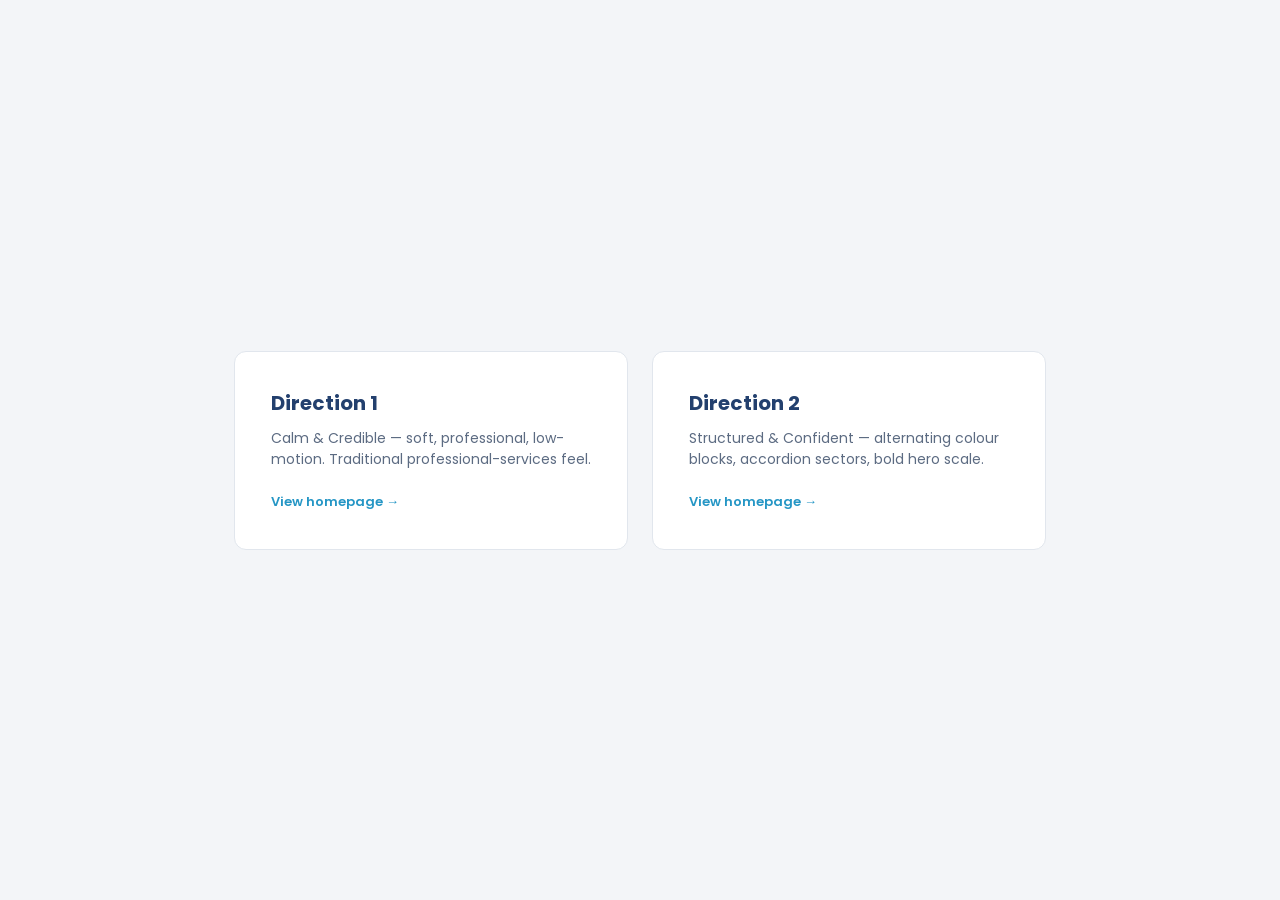
==== index.html @ cef94e05 "Add homepage design directions for stakeholder review Two homepage design directions (calm/credible " ====
<!DOCTYPE html>
<html lang="en">
<head>
<meta charset="UTF-8">
<meta name="viewport" content="width=device-width, initial-scale=1.0">
<title>Pathway 2 Privacy — Homepage Directions</title>
<link href="https://fonts.googleapis.com/css2?family=Poppins:wght@400;500;600;700&display=swap" rel="stylesheet">
<style>
  body{margin:0; font-family:'Poppins',sans-serif; background:#F3F5F8; color:#1A2A44; display:flex; align-items:center; justify-content:center; min-height:100vh;}
  .card-wrap{display:flex; gap:24px; padding:40px; flex-wrap:wrap; justify-content:center;}
  .dir-card{background:#fff; border:1px solid #E1E6ED; border-radius:12px; padding:36px; width:320px; text-decoration:none; color:inherit; transition:transform .18s ease, box-shadow .18s ease;}
  .dir-card:hover{transform:translateY(-3px); box-shadow:0 16px 32px -18px rgba(35,64,110,.25);}
  .dir-card h2{font-size:20px; color:#23406E; margin:0 0 10px;}
  .dir-card p{font-size:14px; color:#5C6B82; line-height:1.5; margin:0 0 18px;}
  .dir-card span{font-size:13px; font-weight:600; color:#2596C5;}
</style>
</head>
<body>
  <div class="card-wrap">
    <a class="dir-card" href="direction-1.html">
      <h2>Direction 1</h2>
      <p>Calm &amp; Credible — soft, professional, low-motion. Traditional professional-services feel.</p>
      <span>View homepage →</span>
    </a>
    <a class="dir-card" href="direction-2.html">
      <h2>Direction 2</h2>
      <p>Structured &amp; Confident — alternating colour blocks, accordion sectors, bold hero scale.</p>
      <span>View homepage →</span>
    </a>
  </div>
</body>
</html>
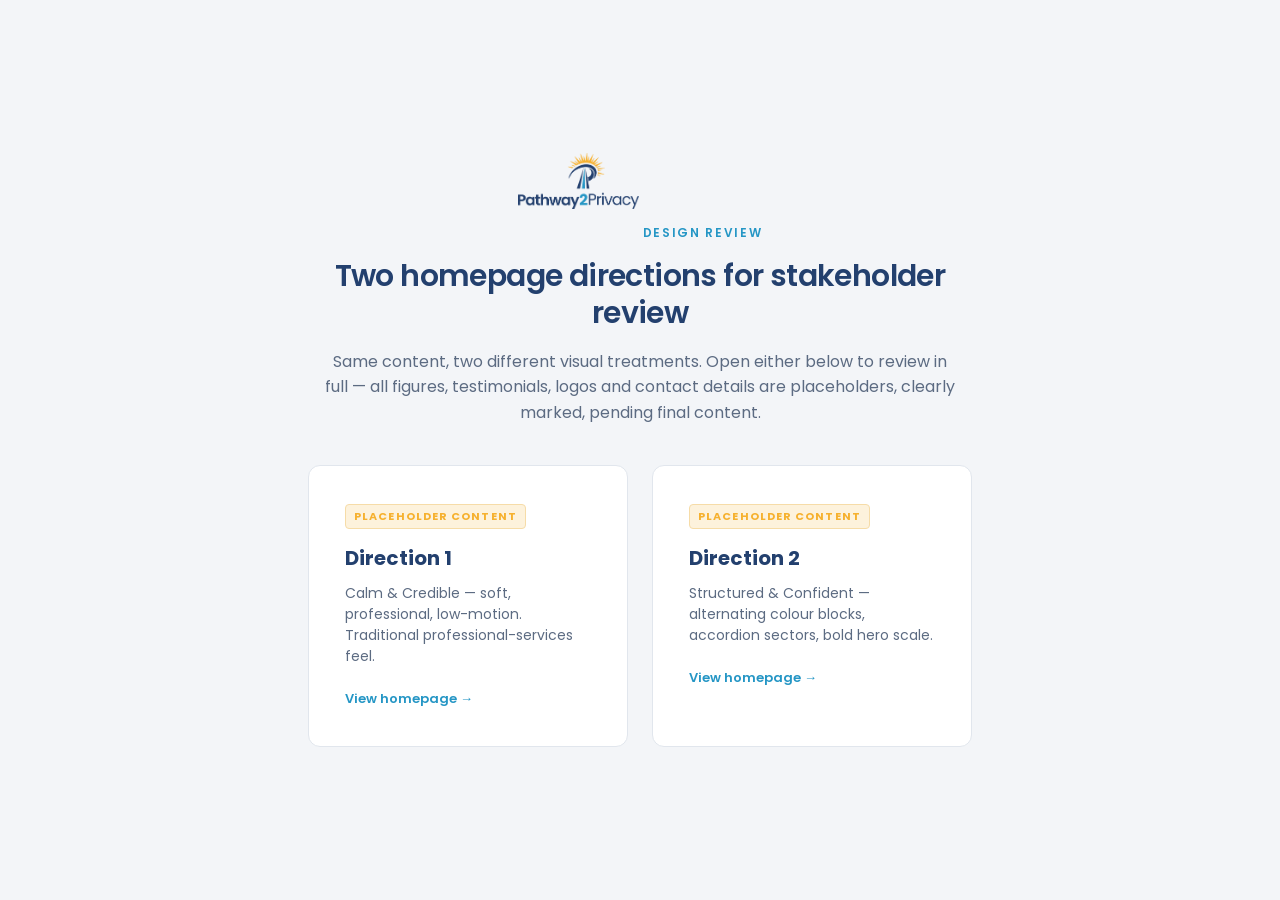
==== commit d6b6715b: "Fix sticky-header anchor clipping, add mobile pass, nav-back button Nav anchor jumps landed content " ====
--- a/index.html
+++ b/index.html
@@ -6,26 +6,42 @@
 <title>Pathway 2 Privacy — Homepage Directions</title>
 <link href="https://fonts.googleapis.com/css2?family=Poppins:wght@400;500;600;700&display=swap" rel="stylesheet">
 <style>
-  body{margin:0; font-family:'Poppins',sans-serif; background:#F3F5F8; color:#1A2A44; display:flex; align-items:center; justify-content:center; min-height:100vh;}
-  .card-wrap{display:flex; gap:24px; padding:40px; flex-wrap:wrap; justify-content:center;}
+  :root{ --navy:#23406E; --teal:#2596C5; --gold:#F6B130; --ink-faint:#5C6B82; }
+  *{box-sizing:border-box;}
+  body{margin:0; font-family:'Poppins',sans-serif; background:#F3F5F8; color:#1A2A44; min-height:100vh; display:flex; flex-direction:column; align-items:center; justify-content:center; padding:56px 24px;}
+  .intro{max-width:640px; text-align:center; margin-bottom:40px;}
+  .intro img{height:56px; margin-bottom:28px;}
+  .intro span{font-size:12px; font-weight:600; letter-spacing:0.14em; text-transform:uppercase; color:var(--teal);}
+  .intro h1{font-size:30px; line-height:1.25; font-weight:600; color:var(--navy); letter-spacing:-0.02em; margin:14px 0 16px;}
+  .intro p{font-size:16px; line-height:1.6; color:var(--ink-faint); margin:0;}
+  .card-wrap{display:flex; gap:24px; flex-wrap:wrap; justify-content:center;}
   .dir-card{background:#fff; border:1px solid #E1E6ED; border-radius:12px; padding:36px; width:320px; text-decoration:none; color:inherit; transition:transform .18s ease, box-shadow .18s ease;}
   .dir-card:hover{transform:translateY(-3px); box-shadow:0 16px 32px -18px rgba(35,64,110,.25);}
-  .dir-card h2{font-size:20px; color:#23406E; margin:0 0 10px;}
-  .dir-card p{font-size:14px; color:#5C6B82; line-height:1.5; margin:0 0 18px;}
-  .dir-card span{font-size:13px; font-weight:600; color:#2596C5;}
+  .dir-card .tag{font-size:11px; font-weight:700; letter-spacing:0.1em; text-transform:uppercase; color:var(--gold); background:#FDF2DC; border:1px solid #F6DCA8; padding:3px 8px; border-radius:4px; display:inline-block; margin-bottom:14px;}
+  .dir-card h2{font-size:20px; color:var(--navy); margin:0 0 10px;}
+  .dir-card p{font-size:14px; color:var(--ink-faint); line-height:1.5; margin:0 0 18px;}
+  .dir-card span.cta{font-size:13px; font-weight:600; color:var(--teal);}
 </style>
 </head>
 <body>
+  <div class="intro">
+    <img src="assets/p2p-logo.png" alt="Pathway 2 Privacy">
+    <span>Design review</span>
+    <h1>Two homepage directions for stakeholder review</h1>
+    <p>Same content, two different visual treatments. Open either below to review in full — all figures, testimonials, logos and contact details are placeholders, clearly marked, pending final content.</p>
+  </div>
   <div class="card-wrap">
     <a class="dir-card" href="direction-1.html">
+      <span class="tag">Placeholder content</span>
       <h2>Direction 1</h2>
       <p>Calm &amp; Credible — soft, professional, low-motion. Traditional professional-services feel.</p>
-      <span>View homepage →</span>
+      <span class="cta">View homepage &rarr;</span>
     </a>
     <a class="dir-card" href="direction-2.html">
+      <span class="tag">Placeholder content</span>
       <h2>Direction 2</h2>
       <p>Structured &amp; Confident — alternating colour blocks, accordion sectors, bold hero scale.</p>
-      <span>View homepage →</span>
+      <span class="cta">View homepage &rarr;</span>
     </a>
   </div>
 </body>
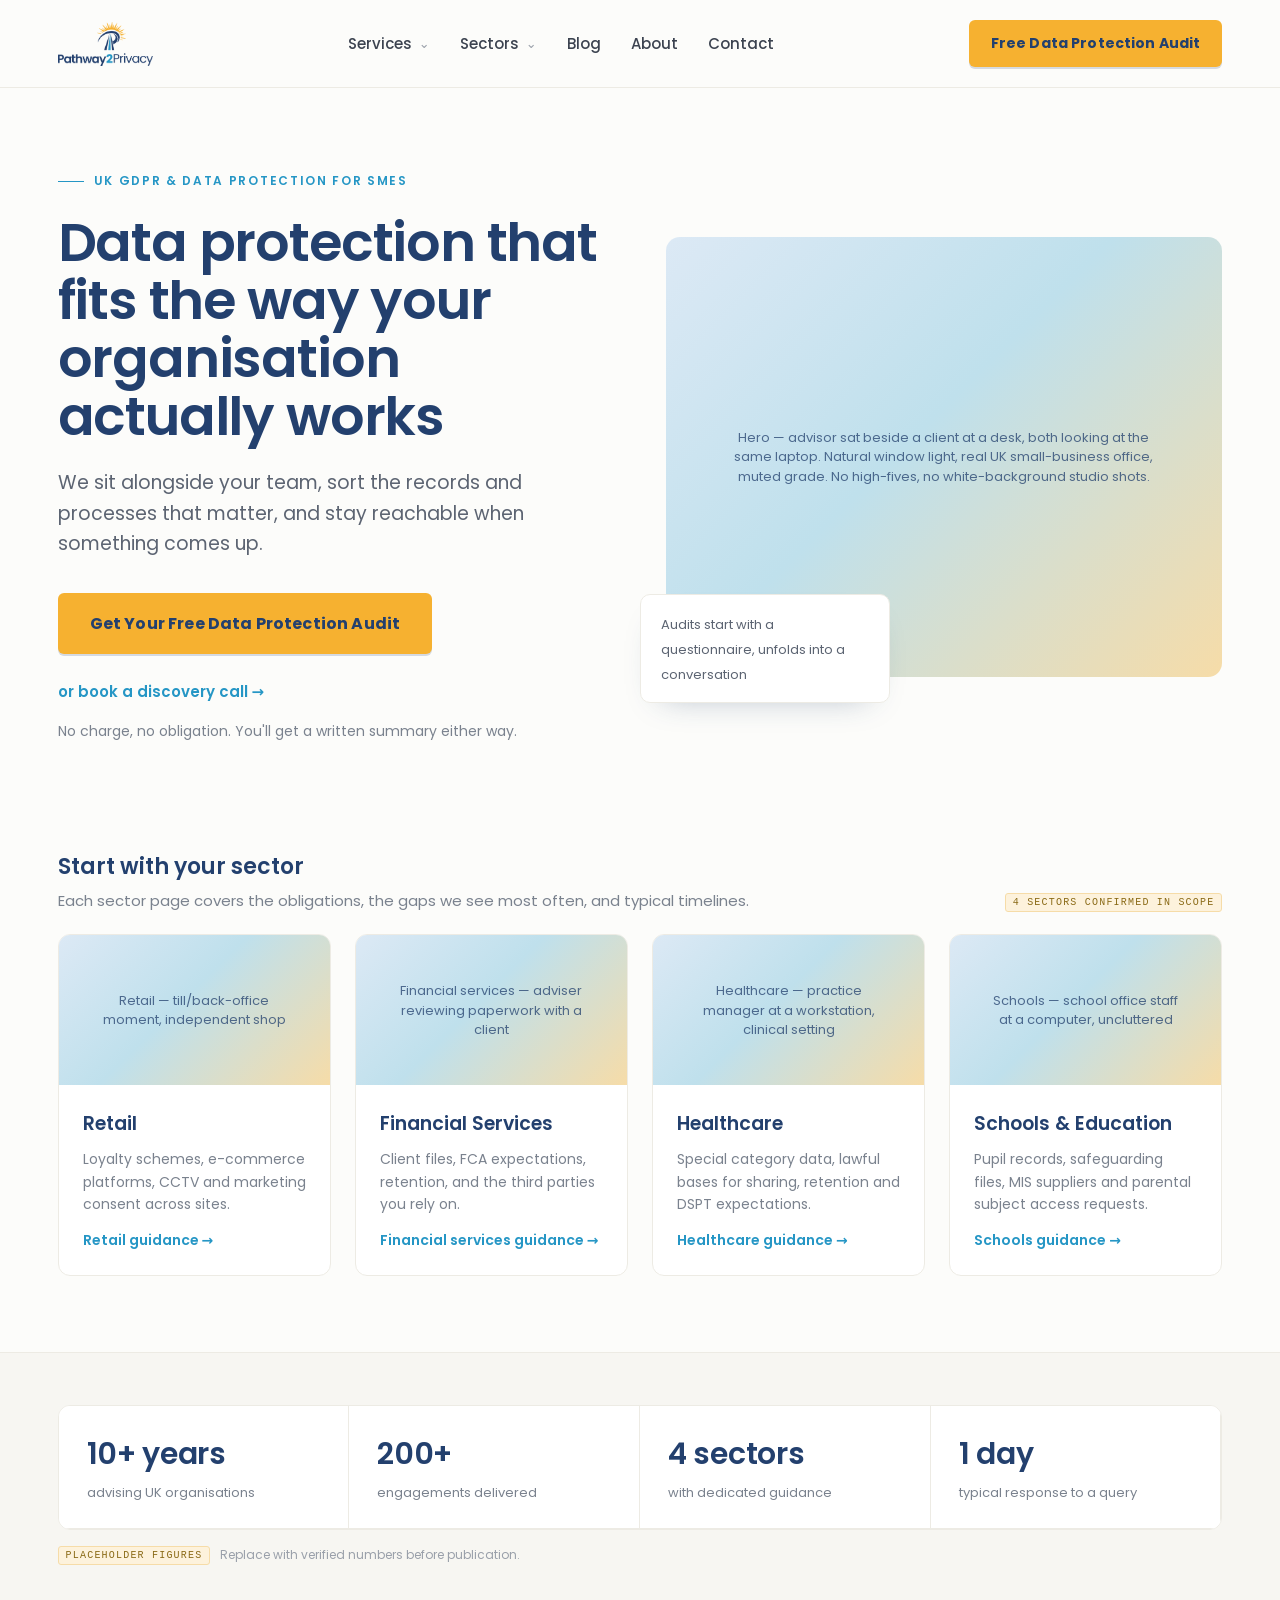
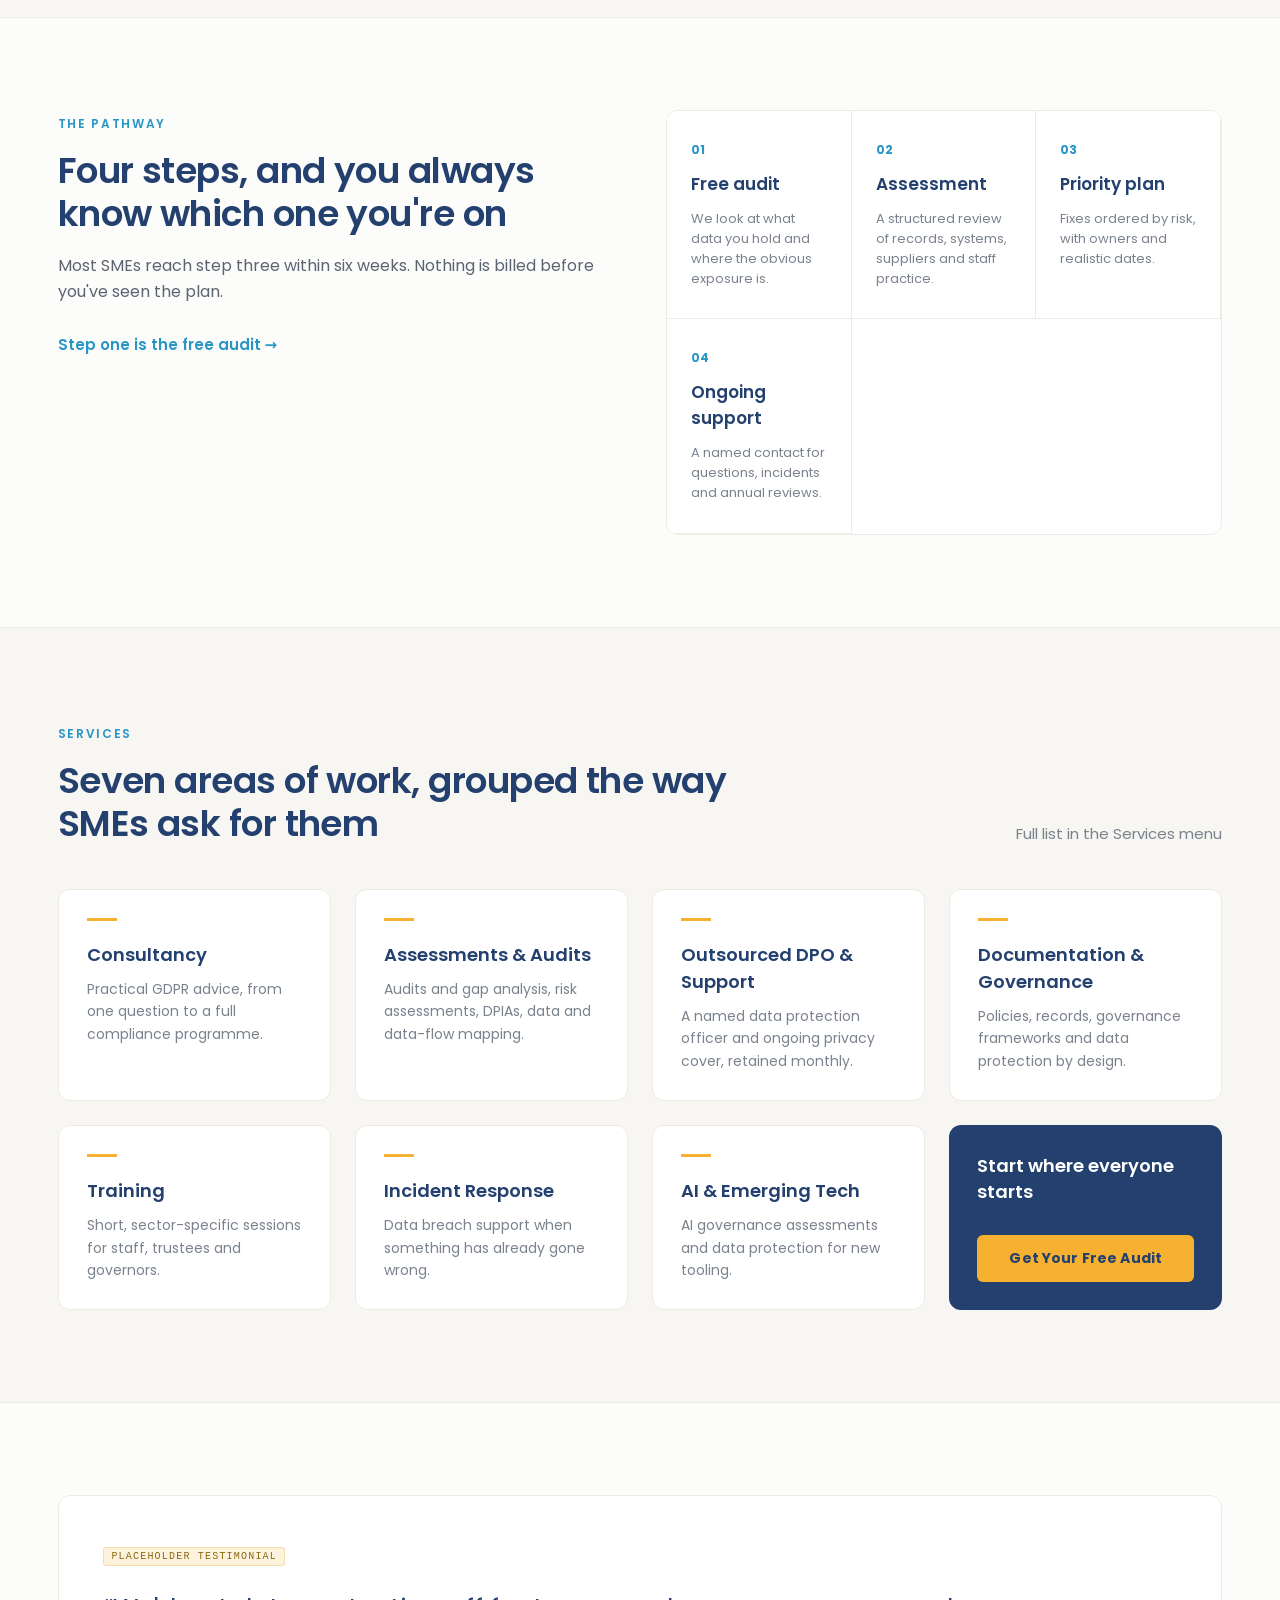
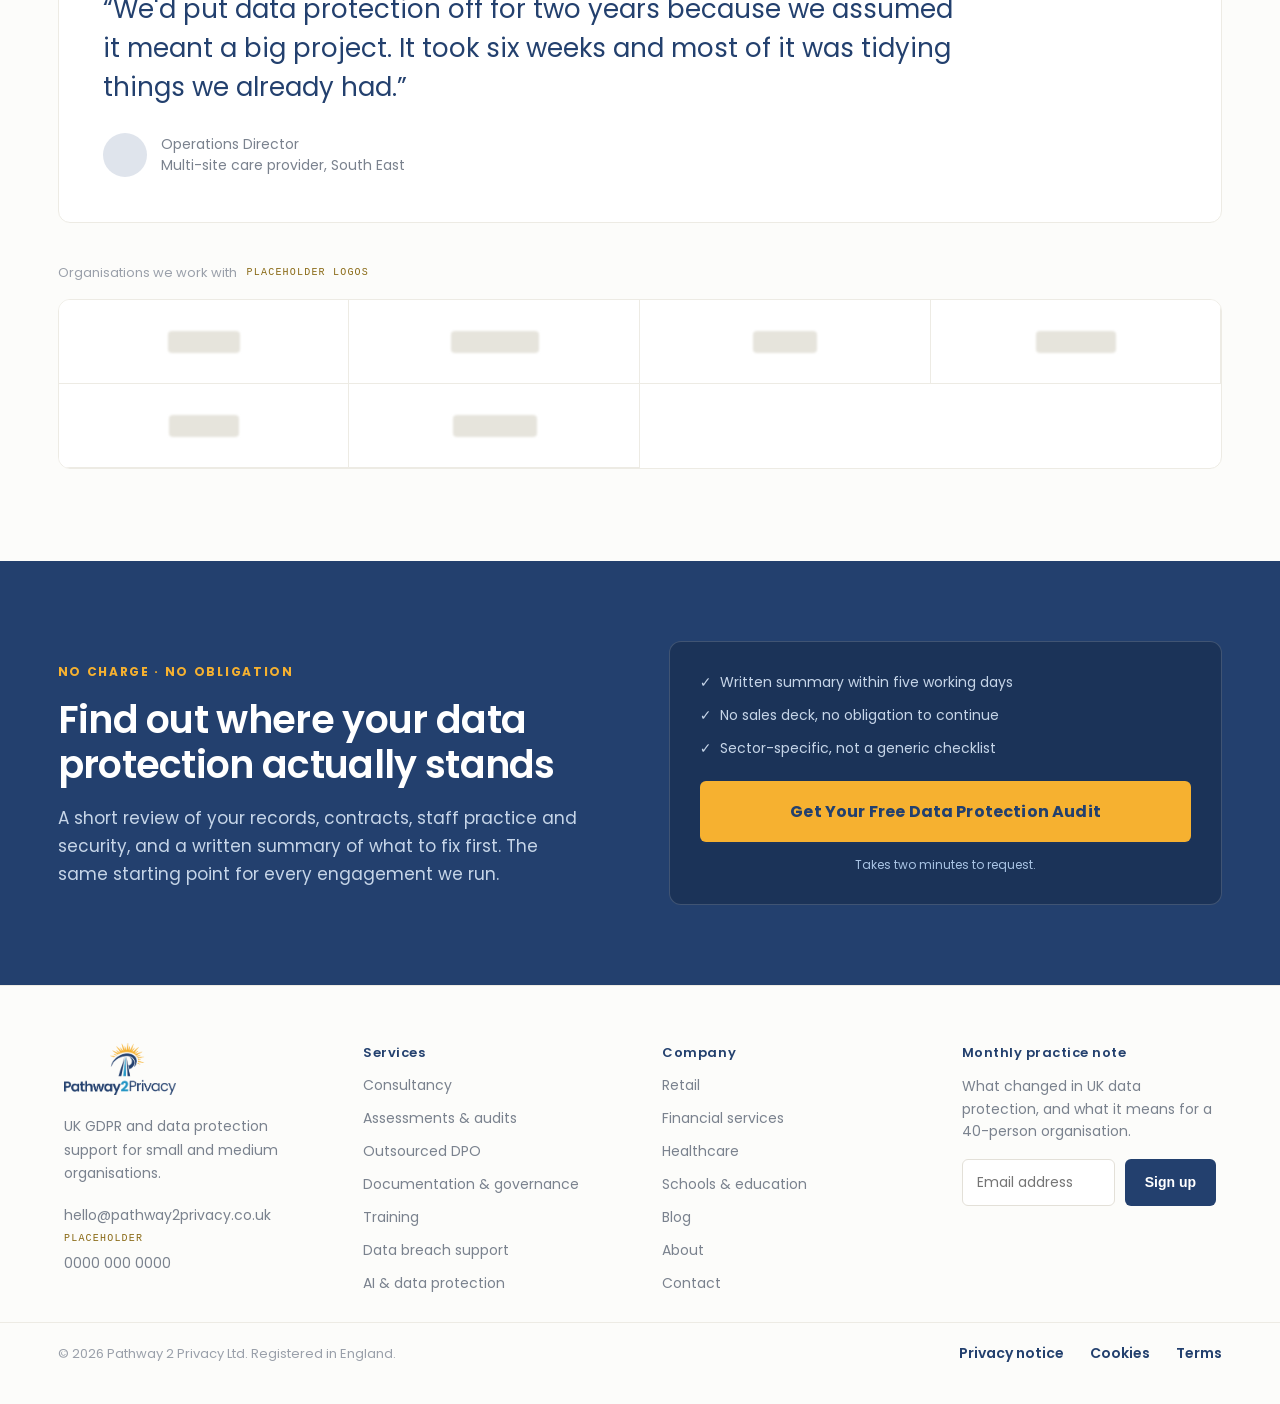
==== commit 65b07437: "Build out Phase 2 site: refined homepage, 4 service pages, blog Converts Claude Design's Phase 2 out" ====
--- a/index.html
+++ b/index.html
@@ -1,48 +1,364 @@
 <!DOCTYPE html>
 <html lang="en">
 <head>
-<meta charset="UTF-8">
-<meta name="viewport" content="width=device-width, initial-scale=1.0">
-<title>Pathway 2 Privacy — Homepage Directions</title>
-<link href="https://fonts.googleapis.com/css2?family=Poppins:wght@400;500;600;700&display=swap" rel="stylesheet">
-<style>
-  :root{ --navy:#23406E; --teal:#2596C5; --gold:#F6B130; --ink-faint:#5C6B82; }
-  *{box-sizing:border-box;}
-  body{margin:0; font-family:'Poppins',sans-serif; background:#F3F5F8; color:#1A2A44; min-height:100vh; display:flex; flex-direction:column; align-items:center; justify-content:center; padding:56px 24px;}
-  .intro{max-width:640px; text-align:center; margin-bottom:40px;}
-  .intro img{height:56px; margin-bottom:28px;}
-  .intro span{font-size:12px; font-weight:600; letter-spacing:0.14em; text-transform:uppercase; color:var(--teal);}
-  .intro h1{font-size:30px; line-height:1.25; font-weight:600; color:var(--navy); letter-spacing:-0.02em; margin:14px 0 16px;}
-  .intro p{font-size:16px; line-height:1.6; color:var(--ink-faint); margin:0;}
-  .card-wrap{display:flex; gap:24px; flex-wrap:wrap; justify-content:center;}
-  .dir-card{background:#fff; border:1px solid #E1E6ED; border-radius:12px; padding:36px; width:320px; text-decoration:none; color:inherit; transition:transform .18s ease, box-shadow .18s ease;}
-  .dir-card:hover{transform:translateY(-3px); box-shadow:0 16px 32px -18px rgba(35,64,110,.25);}
-  .dir-card .tag{font-size:11px; font-weight:700; letter-spacing:0.1em; text-transform:uppercase; color:var(--gold); background:#FDF2DC; border:1px solid #F6DCA8; padding:3px 8px; border-radius:4px; display:inline-block; margin-bottom:14px;}
-  .dir-card h2{font-size:20px; color:var(--navy); margin:0 0 10px;}
-  .dir-card p{font-size:14px; color:var(--ink-faint); line-height:1.5; margin:0 0 18px;}
-  .dir-card span.cta{font-size:13px; font-weight:600; color:var(--teal);}
-</style>
+<meta charset="utf-8">
+<meta name="viewport" content="width=device-width, initial-scale=1">
+<title>Pathway 2 Privacy — Data protection for SMEs</title>
+<link rel="preconnect" href="https://fonts.googleapis.com">
+<link rel="preconnect" href="https://fonts.gstatic.com" crossorigin>
+<link href="https://fonts.googleapis.com/css2?family=Poppins:wght@300;400;500;600;700&display=swap" rel="stylesheet">
+<link rel="stylesheet" href="assets/styles.css">
 </head>
 <body>
-  <div class="intro">
-    <img src="assets/p2p-logo.png" alt="Pathway 2 Privacy">
-    <span>Design review</span>
-    <h1>Two homepage directions for stakeholder review</h1>
-    <p>Same content, two different visual treatments. Open either below to review in full — all figures, testimonials, logos and contact details are placeholders, clearly marked, pending final content.</p>
+<div class="nav-wrap" style="position:sticky;top:0;z-index:40">
+  <header class="site-header" id="siteHeader">
+    <a href="index.html"><img src="assets/p2p-logo.png" alt="Pathway 2 Privacy" style="height:44px;width:auto;display:block"></a>
+    <nav class="site-nav">
+      <span class="nav-trigger" tabindex="0" role="button" aria-haspopup="true" aria-expanded="false" aria-controls="mega-services">Services <span class="caret">&#8964;</span></span>
+      <span class="nav-trigger" tabindex="0" role="button" aria-haspopup="true" aria-expanded="false" aria-controls="mega-sectors">Sectors <span class="caret">&#8964;</span></span>
+      <a href="blog.html" class="link-navy-hover">Blog</a>
+      <a href="about.html" class="link-navy-hover">About</a>
+      <a href="contact.html" class="link-navy-hover">Contact</a>
+    </nav>
+    <a href="free-data-protection-audit.html" class="cta-gold cta-md">Free Data Protection Audit</a>
+  </header>
+
+  <div class="mega-panel" id="mega-services">
+    <div class="mega-inner">
+      <div class="mega-col">
+        <span class="cat-label">Consultancy</span>
+        <a href="data-protection-consultancy.html" class="link-navy-hover">Data Protection Consultancy</a>
+        <a href="gdpr-consultancy.html" class="link-navy-hover">GDPR Consultancy &amp; Compliance</a>
+      </div>
+      <div class="mega-col">
+        <span class="cat-label">Assessments &amp; Audits</span>
+        <a href="data-protection-audits.html" class="link-navy-hover">Data Protection Audits &amp; Gap Analysis</a>
+        <a href="data-protection-risk-assessments.html" class="link-navy-hover">Data Protection Risk Assessments</a>
+        <a href="dpia-consultancy.html" class="link-navy-hover">DPIA Consultancy</a>
+        <a href="data-mapping.html" class="link-navy-hover">Data Mapping &amp; Data Flow Mapping</a>
+      </div>
+      <div class="mega-col">
+        <span class="cat-label">Outsourced DPO &amp; Ongoing Support</span>
+        <a href="dpo-services.html" class="link-navy-hover">Outsourced DPO Services</a>
+        <a href="data-privacy-services.html" class="link-navy-hover">Data Protection &amp; Privacy Services</a>
+      </div>
+      <div class="mega-col">
+        <span class="cat-label">Documentation &amp; Governance</span>
+        <a href="privacy-policies-documentation.html" class="link-navy-hover">Privacy Policy &amp; Documentation</a>
+        <a href="data-governance-frameworks.html" class="link-navy-hover">Data Governance Frameworks</a>
+        <a href="data-protection-by-design.html" class="link-navy-hover">Data Protection by Design</a>
+      </div>
+      <div class="mega-col">
+        <span class="cat-label">Training</span>
+        <a href="data-protection-training.html" class="link-navy-hover">Data Protection Training</a>
+      </div>
+      <div class="mega-col">
+        <span class="cat-label">Incident Response</span>
+        <a href="data-breach-support.html" class="link-navy-hover">Data Breach Support</a>
+      </div>
+      <div class="mega-col">
+        <span class="cat-label">AI &amp; Emerging Tech</span>
+        <a href="ai-data-protection.html" class="link-navy-hover">AI &amp; Data Protection / AI Governance Assessment</a>
+      </div>
+      <div class="mega-cta-card">
+        <span class="cap">Not sure which you need?</span>
+        <p>Start with the free audit. We'll tell you where you stand and what's worth doing first.</p>
+        <a href="free-data-protection-audit.html" class="cta-gold cta-sm">Get Your Free Audit</a>
+      </div>
+    </div>
   </div>
-  <div class="card-wrap">
-    <a class="dir-card" href="direction-1.html">
-      <span class="tag">Placeholder content</span>
-      <h2>Direction 1</h2>
-      <p>Calm &amp; Credible — soft, professional, low-motion. Traditional professional-services feel.</p>
-      <span class="cta">View homepage &rarr;</span>
-    </a>
-    <a class="dir-card" href="direction-2.html">
-      <span class="tag">Placeholder content</span>
-      <h2>Direction 2</h2>
-      <p>Structured &amp; Confident — alternating colour blocks, accordion sectors, bold hero scale.</p>
-      <span class="cta">View homepage &rarr;</span>
-    </a>
+
+  <div class="sectors-panel" id="mega-sectors">
+    <div class="sectors-inner">
+      <a href="sectors/retail-data-protection.html" class="sector-pick sector-tile-hover">
+        <span class="name">Retail</span>
+        <span class="desc">Loyalty data, e-commerce, marketing consent</span>
+      </a>
+      <a href="sectors/financial-services-data-protection.html" class="sector-pick sector-tile-hover">
+        <span class="name">Financial Services</span>
+        <span class="desc">FCA expectations, client files, third parties</span>
+      </a>
+      <a href="sectors/healthcare-data-protection.html" class="sector-pick sector-tile-hover">
+        <span class="name">Healthcare</span>
+        <span class="desc">Special category data, sharing, DSPT</span>
+      </a>
+      <a href="sectors/gdpr-schools.html" class="sector-pick sector-tile-hover">
+        <span class="name">Schools &amp; Education</span>
+        <span class="desc">Pupil records, safeguarding, parental SARs</span>
+      </a>
+    </div>
   </div>
+</div>
+
+  <section class="two-col" style="max-width:1440px;margin:0 auto;padding:84px clamp(20px,4.5vw,64px) 64px">
+    <div style="min-width:0;animation:p2pRise .7s cubic-bezier(.2,.7,.3,1) both">
+      <div style="display:flex;align-items:center;gap:10px;margin-bottom:24px">
+        <span style="width:26px;height:1px;background:var(--teal);display:block"></span>
+        <span style="font-size:12px;font-weight:600;letter-spacing:0.14em;text-transform:uppercase;color:var(--teal)">UK GDPR &amp; data protection for SMEs</span>
+      </div>
+      <h1 style="font-size:clamp(34px,4.2vw,54px);line-height:1.08;font-weight:600;letter-spacing:-0.022em;color:var(--navy);margin:0 0 22px;text-wrap:pretty">Data protection that fits the way your organisation actually works</h1>
+      <p style="font-size:19px;line-height:1.6;color:var(--ink-lede);margin:0 0 34px;max-width:520px;text-wrap:pretty">We sit alongside your team, sort the records and processes that matter, and stay reachable when something comes up.</p>
+      <div style="display:flex;align-items:center;gap:26px;flex-wrap:wrap">
+        <a href="free-data-protection-audit.html" class="cta-gold cta-lg">Get Your Free Data Protection Audit</a>
+        <a href="contact.html" class="link-secondary">or book a discovery call &rarr;</a>
+      </div>
+      <span style="font-size:14px;color:var(--ink-support);display:block;margin-top:18px">No charge, no obligation. You'll get a written summary either way.</span>
+    </div>
+    <div style="position:relative;min-width:0;animation:p2pRise .9s cubic-bezier(.2,.7,.3,1) .12s both">
+      <div class="img-slot" style="height:440px;border-radius:14px">
+        <span class="cap">Hero &mdash; advisor sat beside a client at a desk, both looking at the same laptop. Natural window light, real UK small-business office, muted grade. No high-fives, no white-background studio shots.</span>
+      </div>
+      <div style="position:absolute;bottom:-26px;left:-26px;background:#fff;border:1px solid var(--hairline);border-radius:10px;padding:16px 20px;box-shadow:0 14px 34px -22px rgba(35,64,110,0.4);max-width:250px">
+        <span style="font-size:13px;line-height:1.5;color:var(--ink-lede)">Audits start with a questionnaire, unfolds into a conversation</span>
+      </div>
+    </div>
+  </section>
+
+  <section style="max-width:1440px;margin:0 auto;padding:44px clamp(20px,4.5vw,64px) 76px" data-reveal>
+    <div style="display:flex;align-items:flex-end;justify-content:space-between;gap:32px;margin-bottom:22px">
+      <div>
+        <h2 style="font-size:22px;font-weight:600;color:var(--navy);margin:0 0 6px">Start with your sector</h2>
+        <p style="font-size:15px;color:var(--ink-support);margin:0">Each sector page covers the obligations, the gaps we see most often, and typical timelines.</p>
+      </div>
+      <span class="ph-tag boxed">4 sectors confirmed in scope</span>
+    </div>
+    <div style="display:grid;min-width:0;grid-template-columns:repeat(auto-fit,minmax(min(220px,100%),1fr));gap:24px">
+      <a href="sectors/retail-data-protection.html" class="card-hover" style="display:flex;flex-direction:column;background:#fff;border:1px solid var(--hairline);border-radius:12px;overflow:hidden">
+        <div class="img-slot" style="height:150px"><span class="cap">Retail — till/back-office moment, independent shop</span></div>
+        <span style="display:flex;flex-direction:column;gap:10px;padding:24px">
+          <span style="font-size:19px;font-weight:600;color:var(--navy)">Retail</span>
+          <span style="font-size:14px;line-height:1.6;color:var(--ink-support)">Loyalty schemes, e-commerce platforms, CCTV and marketing consent across sites.</span>
+          <span style="font-size:14px;font-weight:600;color:var(--teal);margin-top:4px">Retail guidance &rarr;</span>
+        </span>
+      </a>
+      <a href="sectors/financial-services-data-protection.html" class="card-hover" style="display:flex;flex-direction:column;background:#fff;border:1px solid var(--hairline);border-radius:12px;overflow:hidden">
+        <div class="img-slot" style="height:150px"><span class="cap">Financial services — adviser reviewing paperwork with a client</span></div>
+        <span style="display:flex;flex-direction:column;gap:10px;padding:24px">
+          <span style="font-size:19px;font-weight:600;color:var(--navy)">Financial Services</span>
+          <span style="font-size:14px;line-height:1.6;color:var(--ink-support)">Client files, FCA expectations, retention, and the third parties you rely on.</span>
+          <span style="font-size:14px;font-weight:600;color:var(--teal);margin-top:4px">Financial services guidance &rarr;</span>
+        </span>
+      </a>
+      <a href="sectors/healthcare-data-protection.html" class="card-hover" style="display:flex;flex-direction:column;background:#fff;border:1px solid var(--hairline);border-radius:12px;overflow:hidden">
+        <div class="img-slot" style="height:150px"><span class="cap">Healthcare — practice manager at a workstation, clinical setting</span></div>
+        <span style="display:flex;flex-direction:column;gap:10px;padding:24px">
+          <span style="font-size:19px;font-weight:600;color:var(--navy)">Healthcare</span>
+          <span style="font-size:14px;line-height:1.6;color:var(--ink-support)">Special category data, lawful bases for sharing, retention and DSPT expectations.</span>
+          <span style="font-size:14px;font-weight:600;color:var(--teal);margin-top:4px">Healthcare guidance &rarr;</span>
+        </span>
+      </a>
+      <a href="sectors/gdpr-schools.html" class="card-hover" style="display:flex;flex-direction:column;background:#fff;border:1px solid var(--hairline);border-radius:12px;overflow:hidden">
+        <div class="img-slot" style="height:150px"><span class="cap">Schools — school office staff at a computer, uncluttered</span></div>
+        <span style="display:flex;flex-direction:column;gap:10px;padding:24px">
+          <span style="font-size:19px;font-weight:600;color:var(--navy)">Schools &amp; Education</span>
+          <span style="font-size:14px;line-height:1.6;color:var(--ink-support)">Pupil records, safeguarding files, MIS suppliers and parental subject access requests.</span>
+          <span style="font-size:14px;font-weight:600;color:var(--teal);margin-top:4px">Schools guidance &rarr;</span>
+        </span>
+      </a>
+    </div>
+  </section>
+
+  <section style="border-top:1px solid var(--hairline);border-bottom:1px solid var(--hairline);background:var(--band)">
+    <div style="max-width:1440px;margin:0 auto;padding:52px clamp(20px,4.5vw,64px)">
+      <div class="divided-row" style="grid-template-columns:repeat(auto-fit,minmax(min(200px,100%),1fr))">
+        <div style="display:flex;flex-direction:column;gap:6px;padding:26px 28px">
+          <span class="stat-num" data-countup="10" data-suffix="+ years">10+ years</span>
+          <span style="font-size:13px;color:var(--ink-support)">advising UK organisations</span>
+        </div>
+        <div style="display:flex;flex-direction:column;gap:6px;padding:26px 28px">
+          <span class="stat-num" data-countup="200" data-suffix="+">200+</span>
+          <span style="font-size:13px;color:var(--ink-support)">engagements delivered</span>
+        </div>
+        <div style="display:flex;flex-direction:column;gap:6px;padding:26px 28px">
+          <span class="stat-num" data-countup="4" data-suffix=" sectors">4 sectors</span>
+          <span style="font-size:13px;color:var(--ink-support)">with dedicated guidance</span>
+        </div>
+        <div style="display:flex;flex-direction:column;gap:6px;padding:26px 28px">
+          <span class="stat-num" data-countup="1" data-suffix=" day">1 day</span>
+          <span style="font-size:13px;color:var(--ink-support)">typical response to a query</span>
+        </div>
+      </div>
+      <div style="display:flex;align-items:center;gap:10px;margin-top:16px">
+        <span class="ph-tag boxed">placeholder figures</span>
+        <span style="font-size:12px;color:var(--ink-meta)">Replace with verified numbers before publication.</span>
+      </div>
+    </div>
+  </section>
+
+  <section class="two-col align-start" style="max-width:1440px;margin:0 auto;padding:92px clamp(20px,4.5vw,64px)" data-reveal>
+    <div>
+      <span style="font-size:12px;font-weight:600;letter-spacing:0.14em;text-transform:uppercase;color:var(--teal)">The Pathway</span>
+      <h2 style="font-size:clamp(26px,3vw,36px);line-height:1.2;font-weight:600;color:var(--navy);margin:14px 0 18px;letter-spacing:-0.015em">Four steps, and you always know which one you're on</h2>
+      <p style="font-size:16px;line-height:1.65;color:var(--ink-lede);margin:0 0 26px">Most SMEs reach step three within six weeks. Nothing is billed before you've seen the plan.</p>
+      <a href="free-data-protection-audit.html" class="link-secondary">Step one is the free audit &rarr;</a>
+    </div>
+    <div class="divided-row" style="grid-template-columns:repeat(auto-fit,minmax(min(170px,100%),1fr))">
+        <div style="padding:30px 24px;display:flex;flex-direction:column;gap:12px">
+          <span style="font-size:12px;font-weight:700;color:var(--teal)">01</span>
+          <span style="font-size:17px;font-weight:600;color:var(--navy)">Free audit</span>
+          <span style="font-size:13px;line-height:1.55;color:var(--ink-support)">We look at what data you hold and where the obvious exposure is.</span>
+        </div>
+        <div style="padding:30px 24px;display:flex;flex-direction:column;gap:12px">
+          <span style="font-size:12px;font-weight:700;color:var(--teal)">02</span>
+          <span style="font-size:17px;font-weight:600;color:var(--navy)">Assessment</span>
+          <span style="font-size:13px;line-height:1.55;color:var(--ink-support)">A structured review of records, systems, suppliers and staff practice.</span>
+        </div>
+        <div style="padding:30px 24px;display:flex;flex-direction:column;gap:12px">
+          <span style="font-size:12px;font-weight:700;color:var(--teal)">03</span>
+          <span style="font-size:17px;font-weight:600;color:var(--navy)">Priority plan</span>
+          <span style="font-size:13px;line-height:1.55;color:var(--ink-support)">Fixes ordered by risk, with owners and realistic dates.</span>
+        </div>
+        <div style="padding:30px 24px;display:flex;flex-direction:column;gap:12px">
+          <span style="font-size:12px;font-weight:700;color:var(--teal)">04</span>
+          <span style="font-size:17px;font-weight:600;color:var(--navy)">Ongoing support</span>
+          <span style="font-size:13px;line-height:1.55;color:var(--ink-support)">A named contact for questions, incidents and annual reviews.</span>
+        </div>
+    </div>
+  </section>
+
+  <section style="background:var(--band);border-top:1px solid var(--hairline);border-bottom:1px solid var(--hairline)" data-reveal>
+    <div style="max-width:1440px;margin:0 auto;padding:92px clamp(20px,4.5vw,64px)">
+      <div style="display:flex;align-items:flex-end;justify-content:space-between;gap:40px;margin-bottom:44px">
+        <div>
+          <span style="font-size:12px;font-weight:600;letter-spacing:0.14em;text-transform:uppercase;color:var(--teal)">Services</span>
+          <h2 style="font-size:clamp(26px,3vw,36px);line-height:1.2;font-weight:600;color:var(--navy);margin:14px 0 0;letter-spacing:-0.015em;max-width:680px">Seven areas of work, grouped the way SMEs ask for them</h2>
+        </div>
+        <span style="font-size:15px;color:var(--ink-support);white-space:nowrap">Full list in the Services menu</span>
+      </div>
+      <div style="display:grid;min-width:0;grid-template-columns:repeat(auto-fit,minmax(min(220px,100%),1fr));gap:24px">
+        <a href="data-protection-consultancy.html" class="card-hover" style="background:#fff;border:1px solid var(--hairline);border-radius:12px;padding:28px;display:flex;flex-direction:column;gap:10px">
+          <span style="width:30px;height:3px;background:var(--gold);display:block;margin-bottom:10px"></span>
+          <span style="font-size:18px;font-weight:600;color:var(--navy)">Consultancy</span>
+          <span style="font-size:14px;line-height:1.6;color:var(--ink-support)">Practical GDPR advice, from one question to a full compliance programme.</span>
+        </a>
+        <a href="data-protection-audits.html" class="card-hover" style="background:#fff;border:1px solid var(--hairline);border-radius:12px;padding:28px;display:flex;flex-direction:column;gap:10px">
+          <span style="width:30px;height:3px;background:var(--gold);display:block;margin-bottom:10px"></span>
+          <span style="font-size:18px;font-weight:600;color:var(--navy)">Assessments &amp; Audits</span>
+          <span style="font-size:14px;line-height:1.6;color:var(--ink-support)">Audits and gap analysis, risk assessments, DPIAs, data and data-flow mapping.</span>
+        </a>
+        <a href="dpo-services.html" class="card-hover" style="background:#fff;border:1px solid var(--hairline);border-radius:12px;padding:28px;display:flex;flex-direction:column;gap:10px">
+          <span style="width:30px;height:3px;background:var(--gold);display:block;margin-bottom:10px"></span>
+          <span style="font-size:18px;font-weight:600;color:var(--navy)">Outsourced DPO &amp; Support</span>
+          <span style="font-size:14px;line-height:1.6;color:var(--ink-support)">A named data protection officer and ongoing privacy cover, retained monthly.</span>
+        </a>
+        <a href="privacy-policies-documentation.html" class="card-hover" style="background:#fff;border:1px solid var(--hairline);border-radius:12px;padding:28px;display:flex;flex-direction:column;gap:10px">
+          <span style="width:30px;height:3px;background:var(--gold);display:block;margin-bottom:10px"></span>
+          <span style="font-size:18px;font-weight:600;color:var(--navy)">Documentation &amp; Governance</span>
+          <span style="font-size:14px;line-height:1.6;color:var(--ink-support)">Policies, records, governance frameworks and data protection by design.</span>
+        </a>
+        <a href="data-protection-training.html" class="card-hover" style="background:#fff;border:1px solid var(--hairline);border-radius:12px;padding:28px;display:flex;flex-direction:column;gap:10px">
+          <span style="width:30px;height:3px;background:var(--gold);display:block;margin-bottom:10px"></span>
+          <span style="font-size:18px;font-weight:600;color:var(--navy)">Training</span>
+          <span style="font-size:14px;line-height:1.6;color:var(--ink-support)">Short, sector-specific sessions for staff, trustees and governors.</span>
+        </a>
+        <a href="data-breach-support.html" class="card-hover" style="background:#fff;border:1px solid var(--hairline);border-radius:12px;padding:28px;display:flex;flex-direction:column;gap:10px">
+          <span style="width:30px;height:3px;background:var(--gold);display:block;margin-bottom:10px"></span>
+          <span style="font-size:18px;font-weight:600;color:var(--navy)">Incident Response</span>
+          <span style="font-size:14px;line-height:1.6;color:var(--ink-support)">Data breach support when something has already gone wrong.</span>
+        </a>
+        <a href="ai-data-protection.html" class="card-hover" style="background:#fff;border:1px solid var(--hairline);border-radius:12px;padding:28px;display:flex;flex-direction:column;gap:10px">
+          <span style="width:30px;height:3px;background:var(--gold);display:block;margin-bottom:10px"></span>
+          <span style="font-size:18px;font-weight:600;color:var(--navy)">AI &amp; Emerging Tech</span>
+          <span style="font-size:14px;line-height:1.6;color:var(--ink-support)">AI governance assessments and data protection for new tooling.</span>
+        </a>
+        <div style="background:var(--navy);border-radius:12px;padding:28px;display:flex;flex-direction:column;justify-content:space-between;gap:18px">
+          <span style="font-size:18px;line-height:1.45;font-weight:600;color:#fff">Start where everyone starts</span>
+          <a href="free-data-protection-audit.html" class="cta-gold cta-md" style="text-align:center">Get Your Free Audit</a>
+        </div>
+      </div>
+    </div>
+  </section>
+
+  <section style="max-width:1440px;margin:0 auto;padding:92px clamp(20px,4.5vw,64px)" data-reveal>
+    <div class="p2p-card" style="padding:clamp(28px,3.5vw,48px)">
+      <span class="ph-tag boxed">placeholder testimonial</span>
+      <blockquote style="font-size:clamp(20px,2.2vw,26px);line-height:1.5;font-weight:400;color:var(--navy);margin:24px 0 26px;max-width:860px;text-wrap:pretty">&ldquo;We'd put data protection off for two years because we assumed it meant a big project. It took six weeks and most of it was tidying things we already had.&rdquo;</blockquote>
+      <div style="display:flex;align-items:center;gap:14px">
+        <span style="width:44px;height:44px;border-radius:50%;background:#DFE4EC;display:block;flex:none"></span>
+        <span style="font-size:14px;line-height:1.5;color:var(--ink-support)">Operations Director<br>Multi-site care provider, South East</span>
+      </div>
+    </div>
+    <div style="display:flex;align-items:center;gap:10px;margin:40px 0 16px">
+      <span style="font-size:13px;color:var(--ink-meta)">Organisations we work with</span>
+      <span class="ph-tag">placeholder logos</span>
+    </div>
+    <div class="divided-row" style="grid-template-columns:repeat(auto-fit,minmax(min(240px,100%),1fr))">
+      <span style="height:84px;background:#fff;box-shadow:inset -1px 0 0 var(--hairline),inset 0 -1px 0 var(--hairline);display:flex;align-items:center;justify-content:center"><span style="width:72px;height:22px;border-radius:4px;background:#E6E4DC;filter:blur(1px);display:block"></span></span>
+      <span style="height:84px;background:#fff;box-shadow:inset -1px 0 0 var(--hairline),inset 0 -1px 0 var(--hairline);display:flex;align-items:center;justify-content:center"><span style="width:88px;height:22px;border-radius:4px;background:#E6E4DC;filter:blur(1px);display:block"></span></span>
+      <span style="height:84px;background:#fff;box-shadow:inset -1px 0 0 var(--hairline),inset 0 -1px 0 var(--hairline);display:flex;align-items:center;justify-content:center"><span style="width:64px;height:22px;border-radius:4px;background:#E6E4DC;filter:blur(1px);display:block"></span></span>
+      <span style="height:84px;background:#fff;box-shadow:inset -1px 0 0 var(--hairline),inset 0 -1px 0 var(--hairline);display:flex;align-items:center;justify-content:center"><span style="width:80px;height:22px;border-radius:4px;background:#E6E4DC;filter:blur(1px);display:block"></span></span>
+      <span style="height:84px;background:#fff;box-shadow:inset -1px 0 0 var(--hairline),inset 0 -1px 0 var(--hairline);display:flex;align-items:center;justify-content:center"><span style="width:70px;height:22px;border-radius:4px;background:#E6E4DC;filter:blur(1px);display:block"></span></span>
+      <span style="height:84px;background:#fff;box-shadow:inset -1px 0 0 var(--hairline),inset 0 -1px 0 var(--hairline);display:flex;align-items:center;justify-content:center"><span style="width:84px;height:22px;border-radius:4px;background:#E6E4DC;filter:blur(1px);display:block"></span></span>
+    </div>
+  </section>
+
+  <section id="free-audit" style="background:var(--navy);color:#fff" data-reveal>
+    <div class="two-col" style="max-width:1440px;margin:0 auto;padding:80px clamp(20px,4.5vw,64px);gap:clamp(32px,4.5vw,72px)">
+      <div>
+        <span style="font-size:12px;font-weight:700;letter-spacing:0.14em;text-transform:uppercase;color:var(--gold)">No charge &middot; no obligation</span>
+        <h2 style="font-size:clamp(27px,3vw,38px);line-height:1.2;font-weight:600;margin:14px 0 16px;letter-spacing:-0.018em;max-width:560px">Find out where your data protection actually stands</h2>
+        <p style="font-size:17px;line-height:1.65;color:#C6D5E8;margin:0;max-width:520px">A short review of your records, contracts, staff practice and security, and a written summary of what to fix first. The same starting point for every engagement we run.</p>
+      </div>
+      <div style="background:var(--navy-deep);border:1px solid rgba(255,255,255,0.16);border-radius:12px;padding:30px">
+        <div style="display:flex;flex-direction:column;gap:12px;margin-bottom:22px">
+          <span style="font-size:14px;color:#C6D5E8">&#10003; &nbsp;Written summary within five working days</span>
+          <span style="font-size:14px;color:#C6D5E8">&#10003; &nbsp;No sales deck, no obligation to continue</span>
+          <span style="font-size:14px;color:#C6D5E8">&#10003; &nbsp;Sector-specific, not a generic checklist</span>
+        </div>
+        <a href="free-data-protection-audit.html" class="cta-gold cta-lg" style="display:block">Get Your Free Data Protection Audit</a>
+        <span style="font-size:12px;color:#A9C4E4;display:block;margin-top:14px;text-align:center">Takes two minutes to request.</span>
+      </div>
+    </div>
+  </section>
+
+<footer class="site-footer">
+  <div class="footer-cols">
+    <div>
+      <img src="assets/p2p-logo.png" alt="Pathway 2 Privacy" style="height:52px;width:auto;display:block;margin-bottom:20px">
+      <p style="font-size:14px;line-height:1.65;color:var(--ink-support);margin:0 0 20px;max-width:260px">UK GDPR and data protection support for small and medium organisations.</p>
+      <div style="display:flex;flex-direction:column;gap:6px;font-size:14px;color:var(--ink-support)">
+        <span>hello@pathway2privacy.co.uk <span class="ph-tag">placeholder</span></span>
+        <span>0000 000 0000</span>
+      </div>
+    </div>
+    <div style="display:flex;flex-direction:column;gap:12px">
+      <span class="footer-col-title">Services</span>
+      <a href="data-protection-consultancy.html">Consultancy</a>
+      <a href="data-protection-audits.html">Assessments &amp; audits</a>
+      <a href="dpo-services.html">Outsourced DPO</a>
+      <a href="privacy-policies-documentation.html">Documentation &amp; governance</a>
+      <a href="data-protection-training.html">Training</a>
+      <a href="data-breach-support.html">Data breach support</a>
+      <a href="ai-data-protection.html">AI &amp; data protection</a>
+    </div>
+    <div style="display:flex;flex-direction:column;gap:12px">
+      <span class="footer-col-title">Company</span>
+      <a href="sectors/retail-data-protection.html">Retail</a>
+      <a href="sectors/financial-services-data-protection.html">Financial services</a>
+      <a href="sectors/healthcare-data-protection.html">Healthcare</a>
+      <a href="sectors/gdpr-schools.html">Schools &amp; education</a>
+      <a href="blog.html">Blog</a>
+      <a href="about.html">About</a>
+      <a href="contact.html">Contact</a>
+    </div>
+    <div>
+      <span class="footer-col-title" style="display:block;margin-bottom:12px">Monthly practice note</span>
+      <p style="font-size:14px;line-height:1.6;color:var(--ink-support);margin:0 0 16px">What changed in UK data protection, and what it means for a 40-person organisation.</p>
+      <div style="display:flex;gap:10px">
+        <input type="email" placeholder="Email address" style="flex:1;min-width:0;font-size:14px;padding:12px 14px;border-radius:6px;border:1px solid var(--hairline-cream);background:#fff;color:var(--ink)">
+        <button type="button" class="btn-navy-hover" style="font-size:14px;font-weight:600;color:#fff;background:var(--navy);border:none;border-radius:6px;padding:12px 20px;cursor:pointer">Sign up</button>
+      </div>
+    </div>
+  </div>
+  <div class="footer-legal-bar">
+    <span>&copy; 2026 Pathway 2 Privacy Ltd. Registered in England.</span>
+    <div class="footer-legal-links">
+      <a href="privacy-notice.html" class="link-teal-hover">Privacy notice</a>
+      <a href="cookies.html" class="link-teal-hover">Cookies</a>
+      <a href="terms.html" class="link-teal-hover">Terms</a>
+    </div>
+  </div>
+</footer>
+<script src="assets/main.js"></script>
 </body>
 </html>
--- a/assets/styles.css
+++ b/assets/styles.css
@@ -0,0 +1,173 @@
+/* Pathway 2 Privacy — shared stylesheet (Phase 2)
+   Palette, type, and the four layout components per STYLE-NOTES.md.
+   Every style-hover="..." from the original .dc.html files was converted to
+   one of the classes below — see the class list in the Step 2 conversion notes. */
+
+:root {
+  --navy: #23406E;
+  --navy-deep: #1B3358;
+  --teal: #2596C5;
+  --gold: #F6B130;
+  --page: #FCFCFA;
+  --band: #F7F6F2;
+  --ink: #2B3038;
+  --ink-body: #3C4350;
+  --ink-lede: #5C6472;
+  --ink-support: #7A828E;
+  --ink-meta: #9AA0AA;
+  --hairline: #EDEBE4;
+  --hairline-cream: #E3E0D8;
+}
+
+* { box-sizing: border-box; }
+html { scroll-behavior: smooth; }
+body { margin: 0; background: var(--page); font-family: 'Poppins', system-ui, sans-serif; color: var(--ink); -webkit-font-smoothing: antialiased; }
+a { color: var(--teal); text-decoration: none; }
+::selection { background: var(--gold); color: var(--navy); }
+img { max-width: 100%; }
+
+@keyframes p2pRise { from { opacity: 0; transform: translateY(18px); } to { opacity: 1; transform: none; } }
+@media (prefers-reduced-motion: reduce) {
+  *, *::before, *::after { animation-duration: 0.01ms !important; animation-iteration-count: 1 !important; transition-duration: 0.01ms !important; }
+}
+
+/* ── Hover classes (replace every style-hover="...") ───────────────────── */
+.link-navy-hover:hover { color: var(--navy); }
+.link-teal-hover:hover { color: var(--teal); }
+.sector-tile-hover { transition: border-color .18s ease, background .18s ease; }
+.sector-tile-hover:hover { border-color: var(--teal); background: #F4FAFD; }
+.card-hover { transition: transform .2s ease, box-shadow .2s ease, border-color .2s ease; }
+.card-hover:hover { transform: translateY(-4px); border-color: var(--teal); box-shadow: 0 18px 36px -24px rgba(35,64,110,.45); }
+.pill-hover { transition: border-color .18s ease, color .18s ease; }
+.pill-hover:hover { border-color: var(--teal); color: var(--navy); }
+.pill-hover-alt { transition: border-color .18s ease, background .18s ease; }
+.pill-hover-alt:hover { border-color: var(--teal); background: var(--band); }
+.btn-navy-hover { transition: background .18s ease; }
+.btn-navy-hover:hover { background: var(--navy-deep); }
+
+/* ── CTA (the only CTA — STYLE-NOTES section 1) ────────────────────────── */
+.cta-gold {
+  display: inline-block; background: var(--gold); color: var(--navy);
+  font-weight: 700; letter-spacing: 0.01em; border-radius: 6px;
+  box-shadow: 0 2px 0 rgba(35,64,110,.18);
+  transition: background .18s ease, transform .18s ease, box-shadow .18s ease;
+  white-space: nowrap; border: none; cursor: pointer; text-align: center;
+  font-family: 'Poppins', sans-serif;
+}
+.cta-gold:hover { background: #fff; color: var(--navy); transform: translateY(-2px); box-shadow: 0 10px 22px -10px rgba(35,64,110,.5); }
+.cta-sm { font-size: 13px; padding: 11px 18px; }
+.cta-md { font-size: 14px; padding: 13px 22px; }
+.cta-lg { font-size: 16px; padding: 18px 32px; }
+/* Free-audit landing page submit button: turns navy with white text, not white-on-gold */
+.cta-audit-submit:hover { background: var(--navy) !important; color: #fff !important; }
+
+.link-secondary { font-size: 15px; font-weight: 600; color: var(--teal); }
+
+/* ── Placeholder tags (inline, monospace, gold-badge) ──────────────────── */
+.ph-tag { font-family: ui-monospace, Menlo, monospace; font-size: 10px; text-transform: uppercase; letter-spacing: 0.12em; color: #8A6A16; }
+.ph-tag.boxed { background: #FDF2DC; border: 1px solid #F6DCA8; padding: 3px 7px; border-radius: 3px; }
+
+/* ── Sticky header + mega-menu ──────────────────────────────────────────── */
+header.site-header {
+  display: flex; align-items: center; justify-content: space-between; gap: 36px;
+  padding: 20px clamp(20px,4.5vw,64px); border-bottom: 1px solid var(--hairline);
+  background: var(--page); transition: box-shadow .25s ease;
+}
+header.site-header.scrolled { box-shadow: 0 10px 24px -18px rgba(35,64,110,.55); }
+.site-nav { display: flex; align-items: center; gap: 30px; font-size: 15px; font-weight: 500; color: var(--ink-body); }
+.site-nav a, .site-nav .nav-trigger { color: var(--ink-body); display: flex; align-items: center; gap: 7px; cursor: pointer; padding: 6px 0; }
+.site-nav .current { color: var(--navy); font-weight: 600; }
+.site-nav .caret { display: inline-block; font-size: 13px; line-height: 1; color: var(--ink-meta); transition: transform .22s ease; }
+.nav-trigger[aria-expanded="true"] .caret { transform: rotate(180deg); }
+
+.mega-panel, .sectors-panel {
+  position: absolute; left: 0; right: 0; top: 100%; background: #fff;
+  border-bottom: 1px solid var(--hairline); box-shadow: 0 22px 40px -28px rgba(35,64,110,.45);
+  overflow: hidden; opacity: 0; transform: translateY(-10px); visibility: hidden;
+  transition: opacity .22s ease, transform .26s cubic-bezier(.2,.7,.3,1), visibility .22s;
+}
+.mega-panel.open, .sectors-panel.open { opacity: 1; transform: translateY(0); visibility: visible; }
+.mega-inner {
+  max-width: 1440px; margin: 0 auto; padding: 40px clamp(20px,4.5vw,64px) 44px;
+  display: grid; min-width: 0; grid-template-columns: repeat(auto-fit,minmax(min(220px,100%),1fr)); gap: 34px 44px;
+}
+.mega-col { display: flex; flex-direction: column; gap: 10px; }
+.mega-col .cat-label { font-size: 11px; font-weight: 700; letter-spacing: 0.14em; text-transform: uppercase; color: var(--teal); padding-bottom: 8px; border-bottom: 1px solid var(--hairline); }
+.mega-col a { font-size: 14px; color: var(--ink-body); }
+.mega-cta-card { background: var(--band); border: 1px solid var(--hairline); border-radius: 10px; padding: 22px; }
+.mega-cta-card .cap { font-size: 15px; font-weight: 600; color: var(--navy); display: block; margin-bottom: 8px; }
+.mega-cta-card p { font-size: 13px; line-height: 1.55; color: var(--ink-support); margin: 0 0 16px; }
+.sectors-inner {
+  max-width: 1440px; margin: 0 auto; padding: 26px clamp(20px,4.5vw,64px) 30px;
+  display: grid; min-width: 0; grid-template-columns: repeat(auto-fit,minmax(min(220px,100%),1fr)); gap: 20px;
+}
+.sector-pick { display: flex; flex-direction: column; gap: 6px; padding: 16px 18px; border: 1px solid var(--hairline); border-radius: 8px; background: var(--page); }
+.sector-pick .name { font-size: 15px; font-weight: 600; color: var(--navy); }
+.sector-pick .desc { font-size: 13px; color: var(--ink-support); }
+
+/* ── Breadcrumb ─────────────────────────────────────────────────────────── */
+.breadcrumb { font-size: 13px; color: #8A9099; }
+.breadcrumb a { color: #8A9099; }
+.breadcrumb .sep { color: #C9CDD4; }
+.breadcrumb .current { color: var(--ink-lede); }
+
+/* ── 4b. The four layout components ────────────────────────────────────── */
+/* 1. Card */
+.p2p-card { background: #fff; border: 1px solid var(--hairline); border-radius: 12px; padding: 28px 30px; }
+
+/* 2. Divided card row — hairlines on the cells, not the gaps */
+.divided-row { display: grid; min-width: 0; background: #fff; border: 1px solid var(--hairline); border-radius: 12px; overflow: hidden; }
+.divided-row > * { background: #fff; box-shadow: inset -1px 0 0 var(--hairline), inset 0 -1px 0 var(--hairline); }
+.divided-row > .accent { box-shadow: inset 0 3px 0 var(--gold), inset -1px 0 0 var(--hairline), inset 0 -1px 0 var(--hairline); }
+
+/* 3. Row list — hairline rows, no outer card (FAQ / accordion) */
+.row-list { border-top: 1px solid var(--hairline-cream); }
+.row-list .row { border-bottom: 1px solid var(--hairline-cream); }
+.faq-q { display: flex; align-items: center; gap: 20px; padding: 22px 4px; cursor: pointer; background: none; border: none; width: 100%; text-align: left; font-family: 'Poppins', sans-serif; }
+.faq-q .label { font-size: 18px; font-weight: 600; color: var(--navy); flex: 1; }
+.faq-q .sign { font-size: 22px; color: var(--gold); }
+.faq-a { overflow: hidden; max-height: 0; opacity: 0; transition: max-height .3s ease, opacity .25s ease; }
+.faq-a p { font-size: 16px; line-height: 1.7; color: var(--ink-lede); margin: 0 0 22px; padding-right: 40px; }
+.row-list .row.open .faq-a { max-height: 320px; opacity: 1; }
+
+/* 4. Two-column section */
+.two-col { display: grid; min-width: 0; grid-template-columns: repeat(auto-fit,minmax(min(340px,100%),1fr)); gap: clamp(28px,4vw,64px); align-items: center; }
+.two-col.align-start { align-items: start; }
+
+/* ── Image placeholders (replaces <image-slot>) ────────────────────────── */
+.img-slot {
+  position: relative; width: 100%; overflow: hidden;
+  background: linear-gradient(135deg, #DCE9F5 0%, #BFE0EC 45%, #F6DCA8 100%);
+  display: flex; align-items: center; justify-content: center; text-align: center;
+}
+.img-slot .cap { font-size: 13px; line-height: 1.5; color: rgba(35,64,110,.75); padding: 20px; max-width: 88%; }
+.img-slot.circle { border-radius: 50%; }
+
+/* ── Stat count-up ──────────────────────────────────────────────────────── */
+.stat-num { font-size: clamp(24px,2.4vw,30px); font-weight: 600; color: var(--navy); letter-spacing: -0.01em; }
+
+/* ── Scroll reveal ──────────────────────────────────────────────────────── */
+[data-reveal] { opacity: 0; }
+[data-reveal].revealed { animation: p2pRise .65s cubic-bezier(.2,.7,.3,1) both; }
+@media (prefers-reduced-motion: reduce) { [data-reveal] { opacity: 1; animation: none; } }
+
+/* ── Footer ─────────────────────────────────────────────────────────────── */
+footer.site-footer { background: var(--page); border-top: 1px solid var(--hairline); }
+.footer-cols {
+  max-width: 1440px; margin: 0 auto; padding: clamp(20px,4.5vw,64px) 64px 28px;
+  display: grid; min-width: 0; grid-template-columns: repeat(auto-fit,minmax(min(220px,100%),1fr)); gap: clamp(28px,3.5vw,56px);
+}
+.footer-cols a { font-size: 14px; color: var(--ink-support); }
+.footer-col-title { font-size: 13px; font-weight: 600; color: var(--navy); letter-spacing: 0.04em; }
+.footer-legal-bar {
+  max-width: 1440px; margin: 0 auto; padding: 20px clamp(20px,4.5vw,64px) 40px; border-top: 1px solid var(--hairline);
+  display: flex; align-items: center; justify-content: space-between; gap: 24px; font-size: 13px; color: var(--ink-meta);
+}
+.footer-legal-links { display: flex; gap: 26px; }
+.footer-legal-links a { color: var(--navy); font-weight: 600; font-size: 14px; }
+
+input, textarea, select { font-family: 'Poppins', sans-serif; }
+
+@media (max-width: 900px) {
+  .site-nav { display: none; }
+}
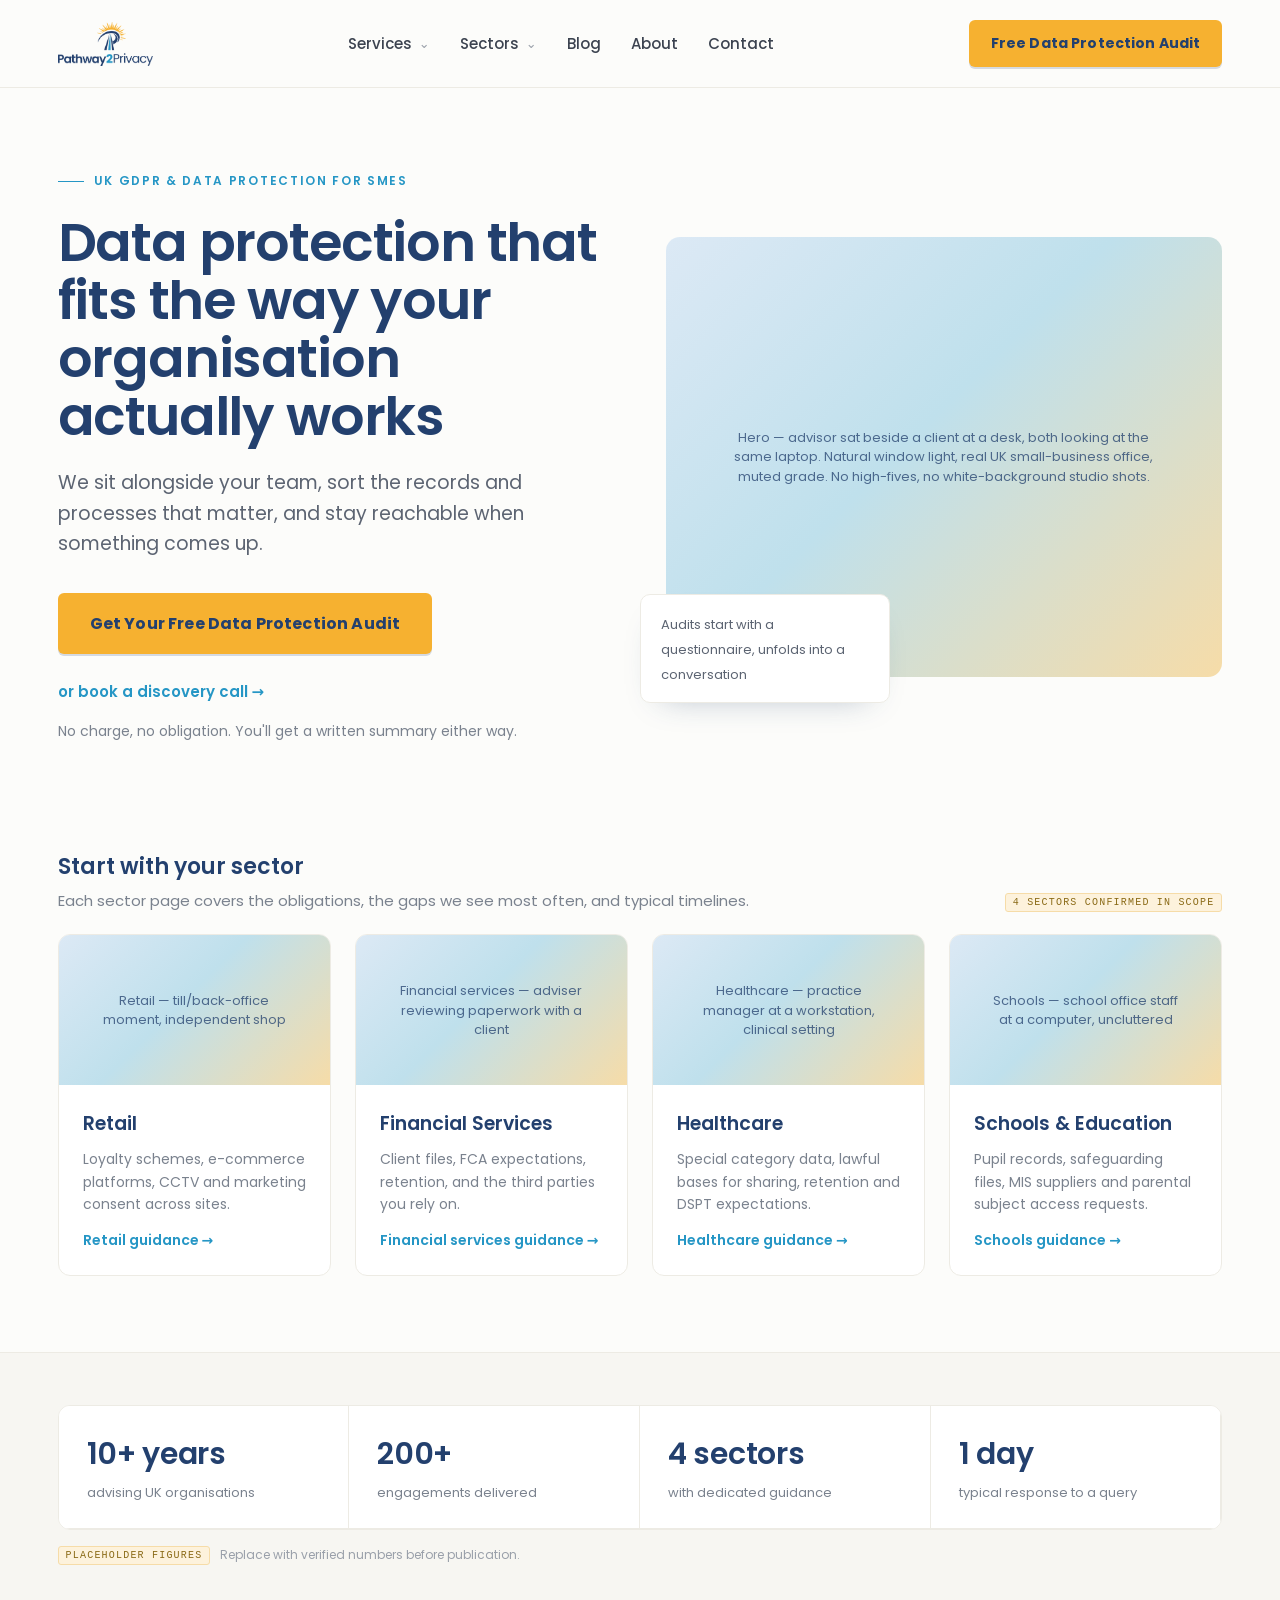
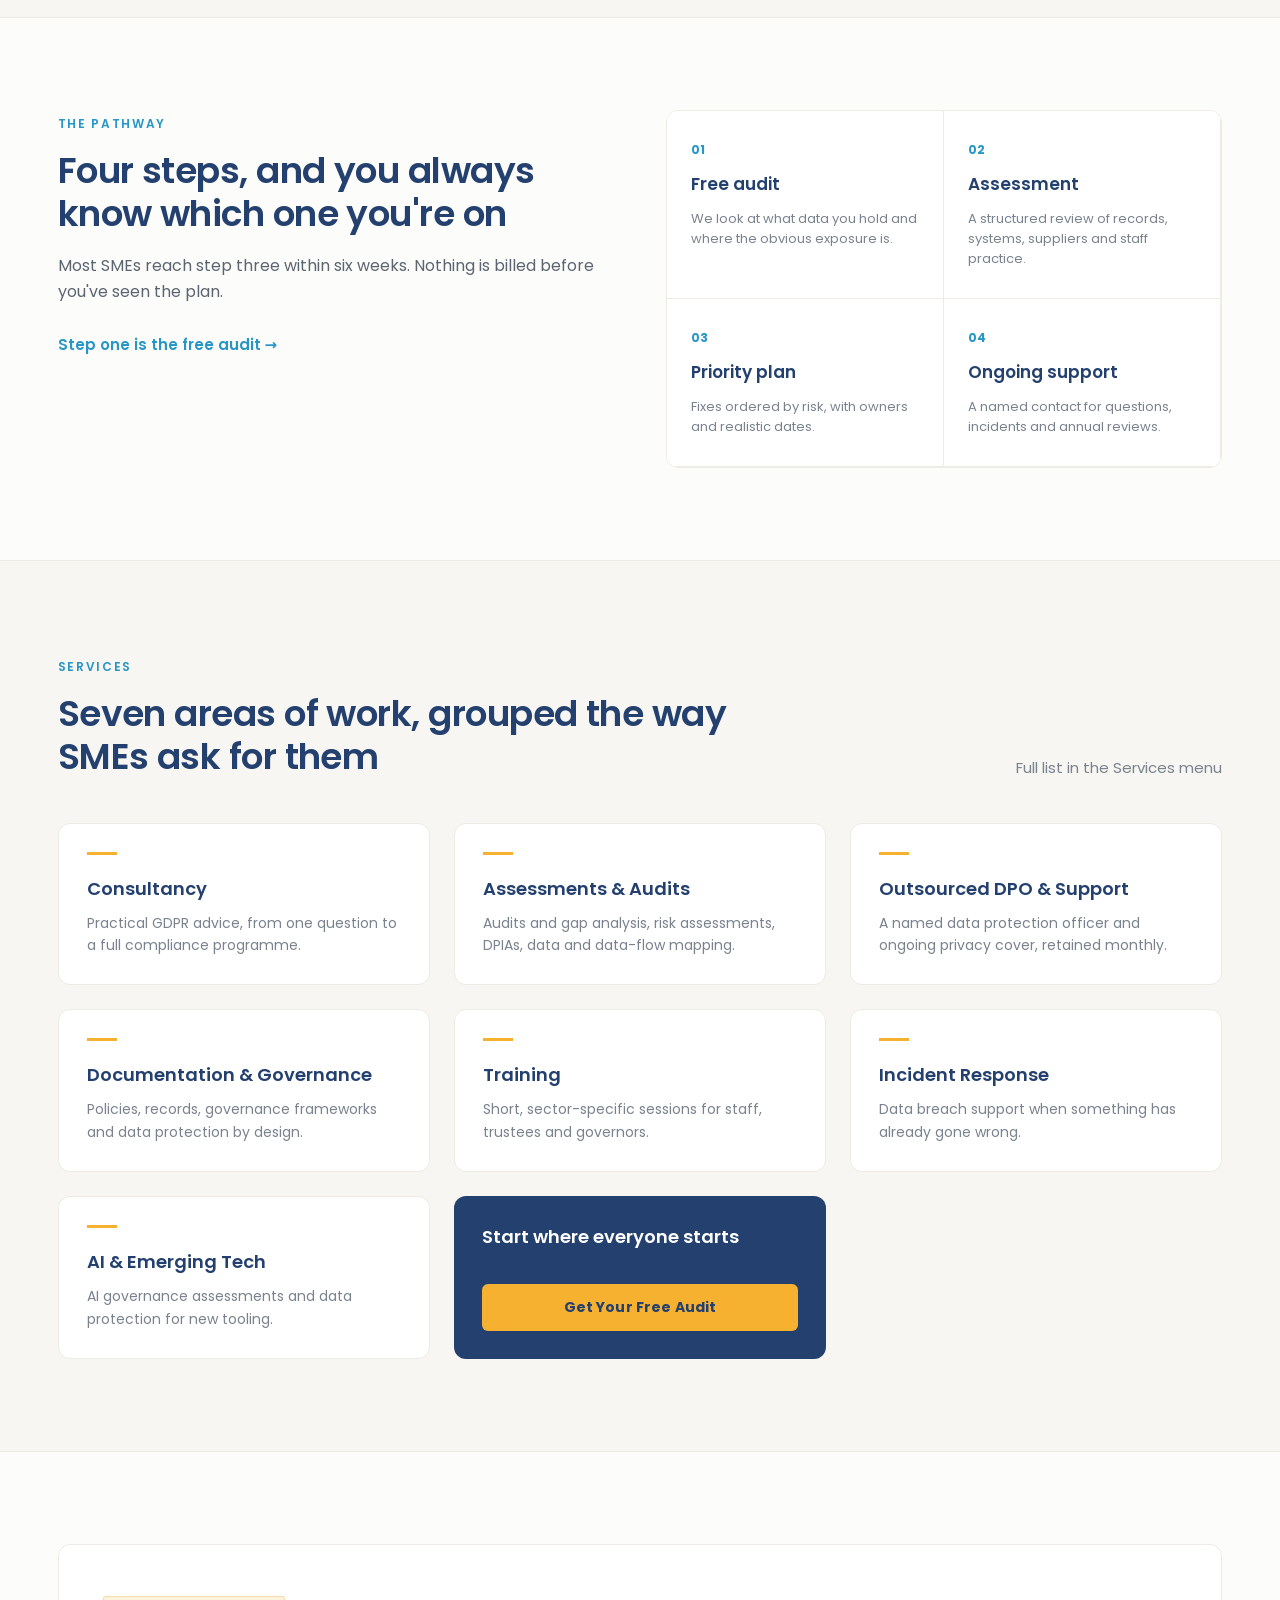
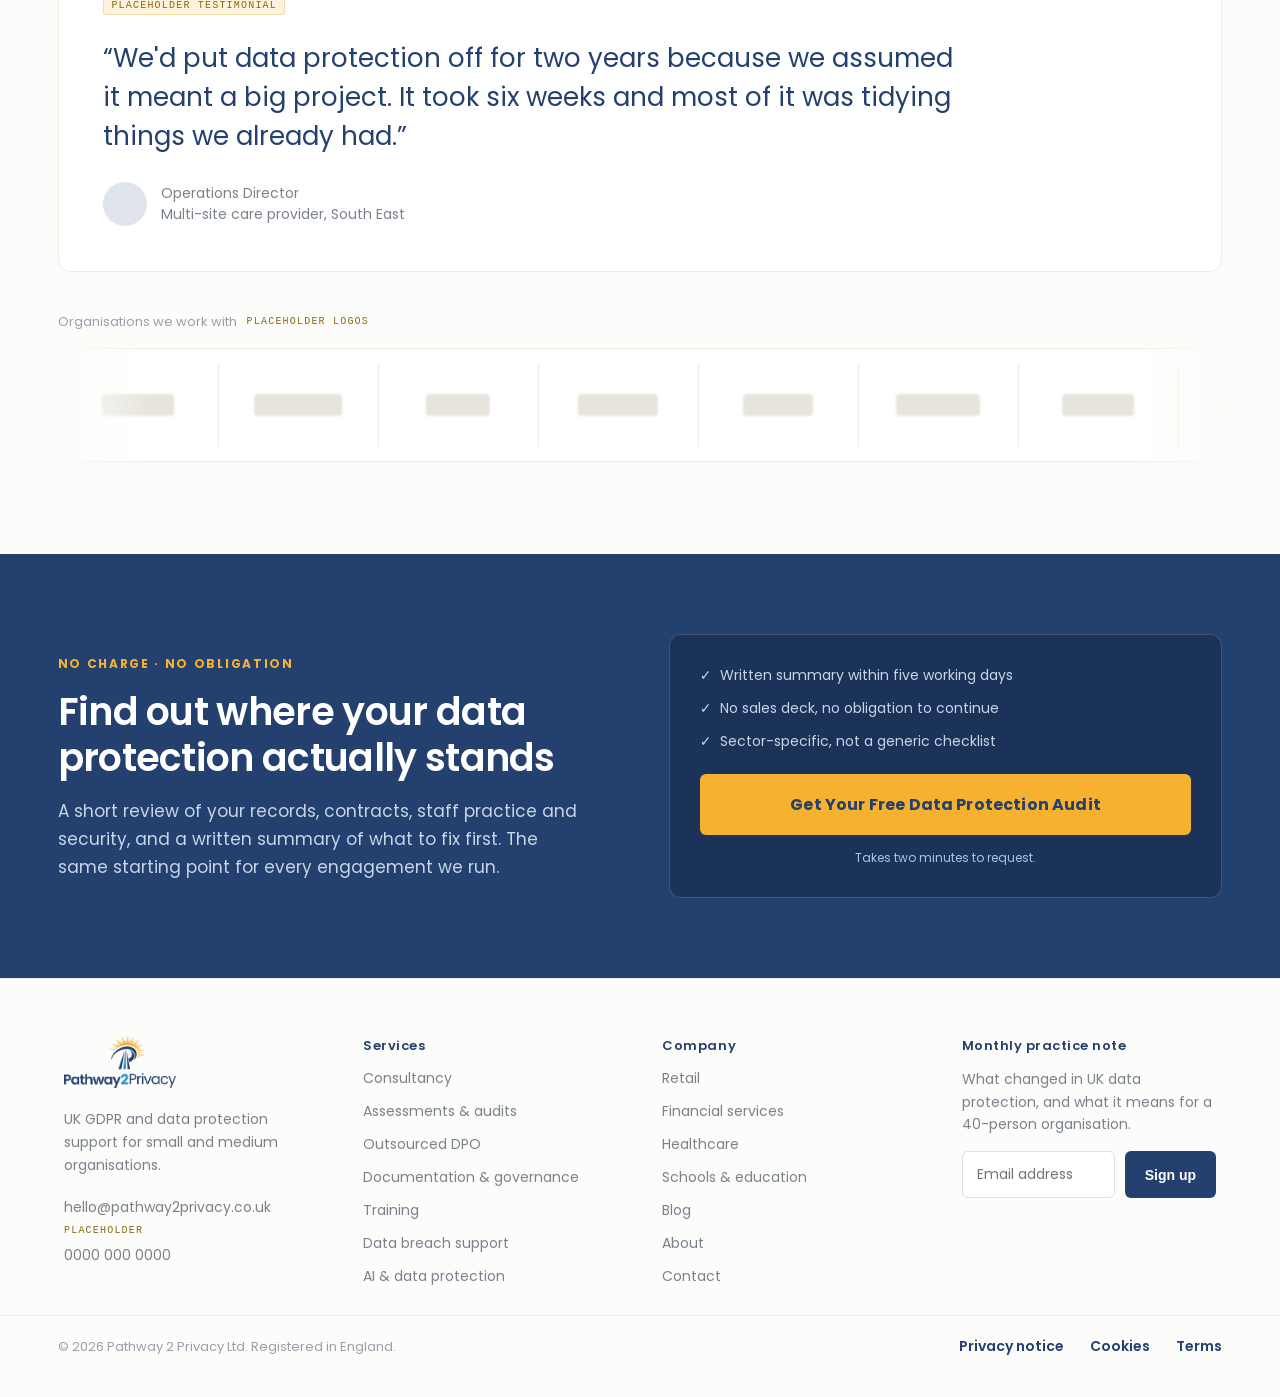
==== commit 8cbdb83a: "Fix homepage grid layouts and replace logo grid with looping marquee The Pathway-steps and Services " ====
--- a/index.html
+++ b/index.html
@@ -192,7 +192,7 @@
       <p style="font-size:16px;line-height:1.65;color:var(--ink-lede);margin:0 0 26px">Most SMEs reach step three within six weeks. Nothing is billed before you've seen the plan.</p>
       <a href="free-data-protection-audit.html" class="link-secondary">Step one is the free audit &rarr;</a>
     </div>
-    <div class="divided-row" style="grid-template-columns:repeat(auto-fit,minmax(min(170px,100%),1fr))">
+    <div class="divided-row" style="grid-template-columns:repeat(auto-fit,minmax(min(240px,100%),1fr))">
         <div style="padding:30px 24px;display:flex;flex-direction:column;gap:12px">
           <span style="font-size:12px;font-weight:700;color:var(--teal)">01</span>
           <span style="font-size:17px;font-weight:600;color:var(--navy)">Free audit</span>
@@ -225,7 +225,7 @@
         </div>
         <span style="font-size:15px;color:var(--ink-support);white-space:nowrap">Full list in the Services menu</span>
       </div>
-      <div style="display:grid;min-width:0;grid-template-columns:repeat(auto-fit,minmax(min(220px,100%),1fr));gap:24px">
+      <div style="display:grid;min-width:0;grid-template-columns:repeat(auto-fit,minmax(min(280px,100%),1fr));gap:24px">
         <a href="data-protection-consultancy.html" class="card-hover" style="background:#fff;border:1px solid var(--hairline);border-radius:12px;padding:28px;display:flex;flex-direction:column;gap:10px">
           <span style="width:30px;height:3px;background:var(--gold);display:block;margin-bottom:10px"></span>
           <span style="font-size:18px;font-weight:600;color:var(--navy)">Consultancy</span>
@@ -282,13 +282,21 @@
       <span style="font-size:13px;color:var(--ink-meta)">Organisations we work with</span>
       <span class="ph-tag">placeholder logos</span>
     </div>
-    <div class="divided-row" style="grid-template-columns:repeat(auto-fit,minmax(min(240px,100%),1fr))">
-      <span style="height:84px;background:#fff;box-shadow:inset -1px 0 0 var(--hairline),inset 0 -1px 0 var(--hairline);display:flex;align-items:center;justify-content:center"><span style="width:72px;height:22px;border-radius:4px;background:#E6E4DC;filter:blur(1px);display:block"></span></span>
-      <span style="height:84px;background:#fff;box-shadow:inset -1px 0 0 var(--hairline),inset 0 -1px 0 var(--hairline);display:flex;align-items:center;justify-content:center"><span style="width:88px;height:22px;border-radius:4px;background:#E6E4DC;filter:blur(1px);display:block"></span></span>
-      <span style="height:84px;background:#fff;box-shadow:inset -1px 0 0 var(--hairline),inset 0 -1px 0 var(--hairline);display:flex;align-items:center;justify-content:center"><span style="width:64px;height:22px;border-radius:4px;background:#E6E4DC;filter:blur(1px);display:block"></span></span>
-      <span style="height:84px;background:#fff;box-shadow:inset -1px 0 0 var(--hairline),inset 0 -1px 0 var(--hairline);display:flex;align-items:center;justify-content:center"><span style="width:80px;height:22px;border-radius:4px;background:#E6E4DC;filter:blur(1px);display:block"></span></span>
-      <span style="height:84px;background:#fff;box-shadow:inset -1px 0 0 var(--hairline),inset 0 -1px 0 var(--hairline);display:flex;align-items:center;justify-content:center"><span style="width:70px;height:22px;border-radius:4px;background:#E6E4DC;filter:blur(1px);display:block"></span></span>
-      <span style="height:84px;background:#fff;box-shadow:inset -1px 0 0 var(--hairline),inset 0 -1px 0 var(--hairline);display:flex;align-items:center;justify-content:center"><span style="width:84px;height:22px;border-radius:4px;background:#E6E4DC;filter:blur(1px);display:block"></span></span>
+    <div class="logo-marquee p2p-card" style="padding:14px 0">
+      <div class="logo-track">
+      <span class="logo-chip"><span class="bar" style="width:72px"></span></span>
+      <span class="logo-chip"><span class="bar" style="width:88px"></span></span>
+      <span class="logo-chip"><span class="bar" style="width:64px"></span></span>
+      <span class="logo-chip"><span class="bar" style="width:80px"></span></span>
+      <span class="logo-chip"><span class="bar" style="width:70px"></span></span>
+      <span class="logo-chip"><span class="bar" style="width:84px"></span></span>
+      <span class="logo-chip"><span class="bar" style="width:72px"></span></span>
+      <span class="logo-chip"><span class="bar" style="width:88px"></span></span>
+      <span class="logo-chip"><span class="bar" style="width:64px"></span></span>
+      <span class="logo-chip"><span class="bar" style="width:80px"></span></span>
+      <span class="logo-chip"><span class="bar" style="width:70px"></span></span>
+      <span class="logo-chip"><span class="bar" style="width:84px"></span></span>
+      </div>
     </div>
   </section>
 
--- a/assets/styles.css
+++ b/assets/styles.css
@@ -143,6 +143,25 @@
 .img-slot .cap { font-size: 13px; line-height: 1.5; color: rgba(35,64,110,.75); padding: 20px; max-width: 88%; }
 .img-slot.circle { border-radius: 50%; }
 
+/* ── Logo marquee (looping strip, replaces the old static logo grid) ───── */
+.logo-marquee {
+  overflow: hidden; position: relative;
+  -webkit-mask-image: linear-gradient(90deg, transparent, #000 8%, #000 92%, transparent);
+  mask-image: linear-gradient(90deg, transparent, #000 8%, #000 92%, transparent);
+}
+.logo-track {
+  display: flex; align-items: center; width: max-content;
+  animation: logoScroll 26s linear infinite;
+}
+.logo-marquee:hover .logo-track { animation-play-state: paused; }
+@keyframes logoScroll { from { transform: translateX(0); } to { transform: translateX(-50%); } }
+.logo-chip {
+  flex: none; height: 84px; width: 160px; display: flex; align-items: center; justify-content: center;
+  border-right: 1px solid var(--hairline);
+}
+.logo-chip .bar { width: 76px; height: 22px; border-radius: 4px; background: #E6E4DC; filter: blur(1px); display: block; }
+@media (prefers-reduced-motion: reduce) { .logo-track { animation: none; } }
+
 /* ── Stat count-up ──────────────────────────────────────────────────────── */
 .stat-num { font-size: clamp(24px,2.4vw,30px); font-weight: 600; color: var(--navy); letter-spacing: -0.01em; }
 
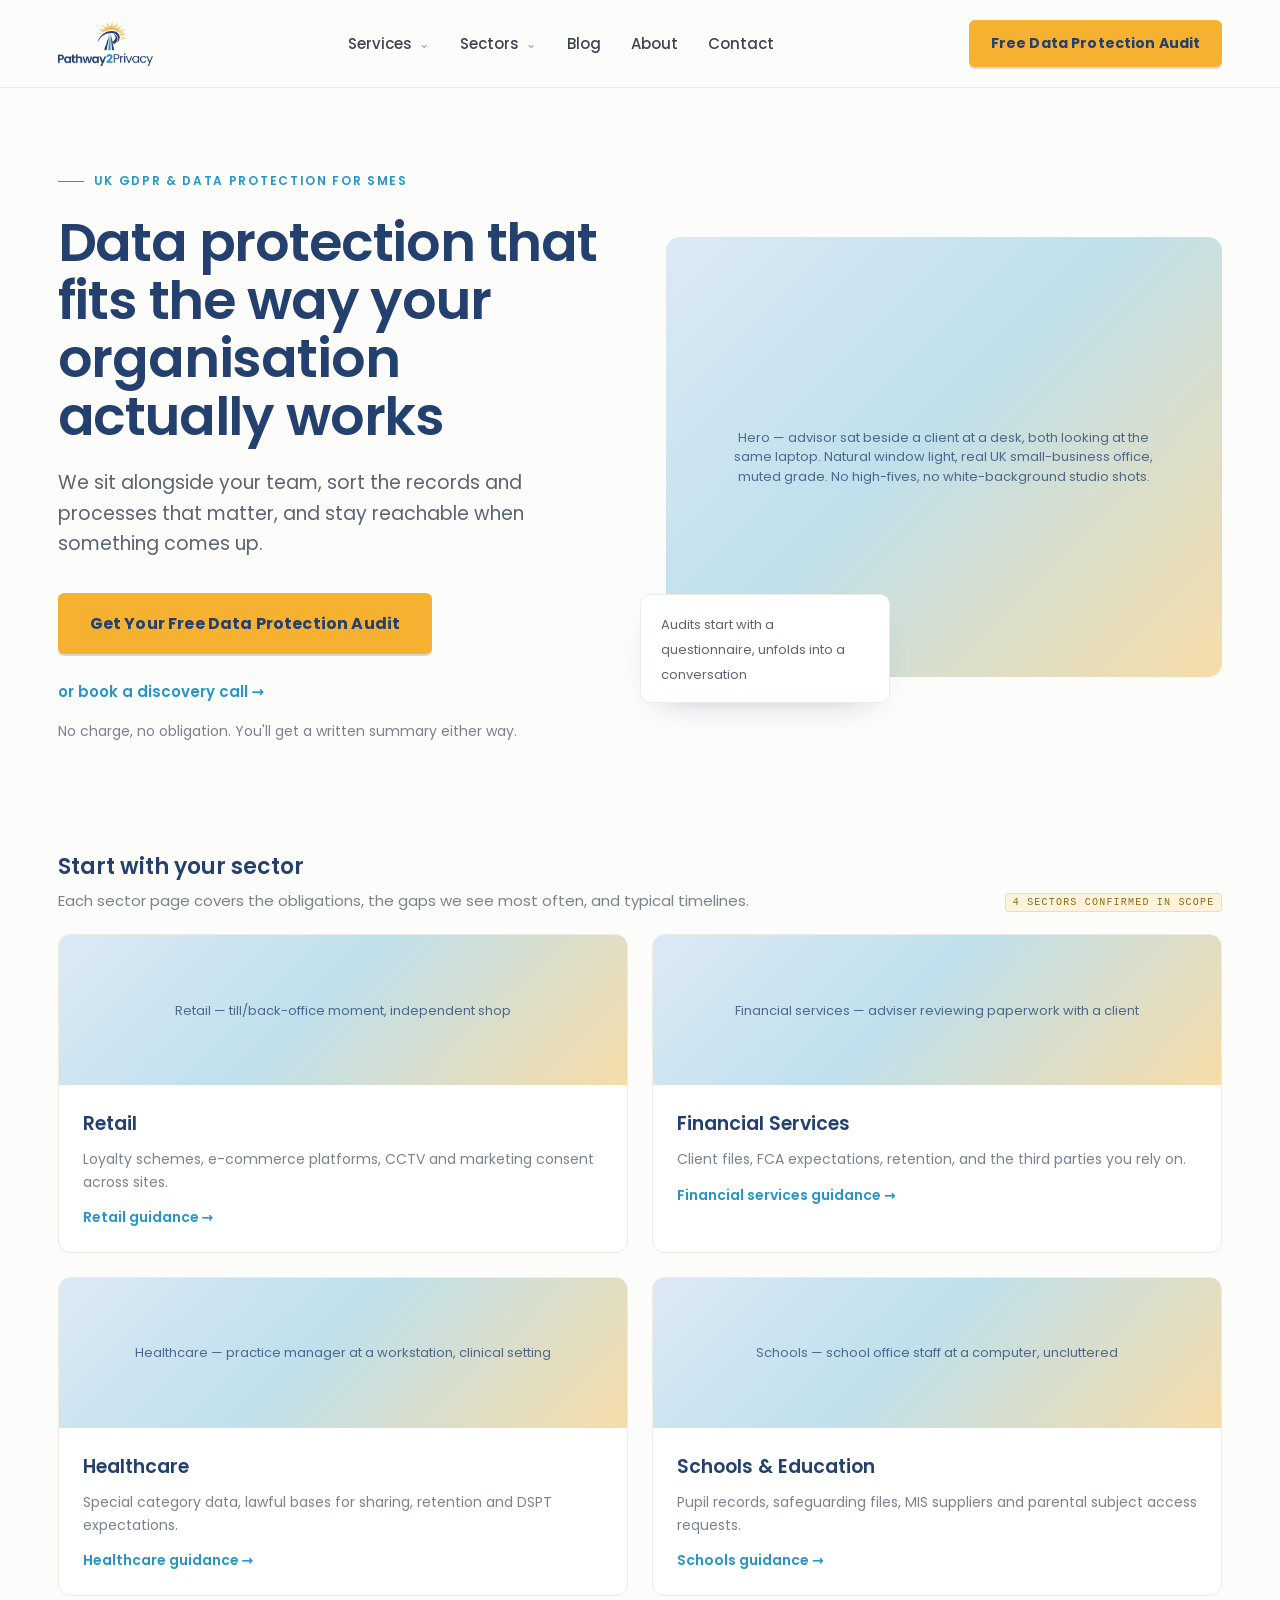
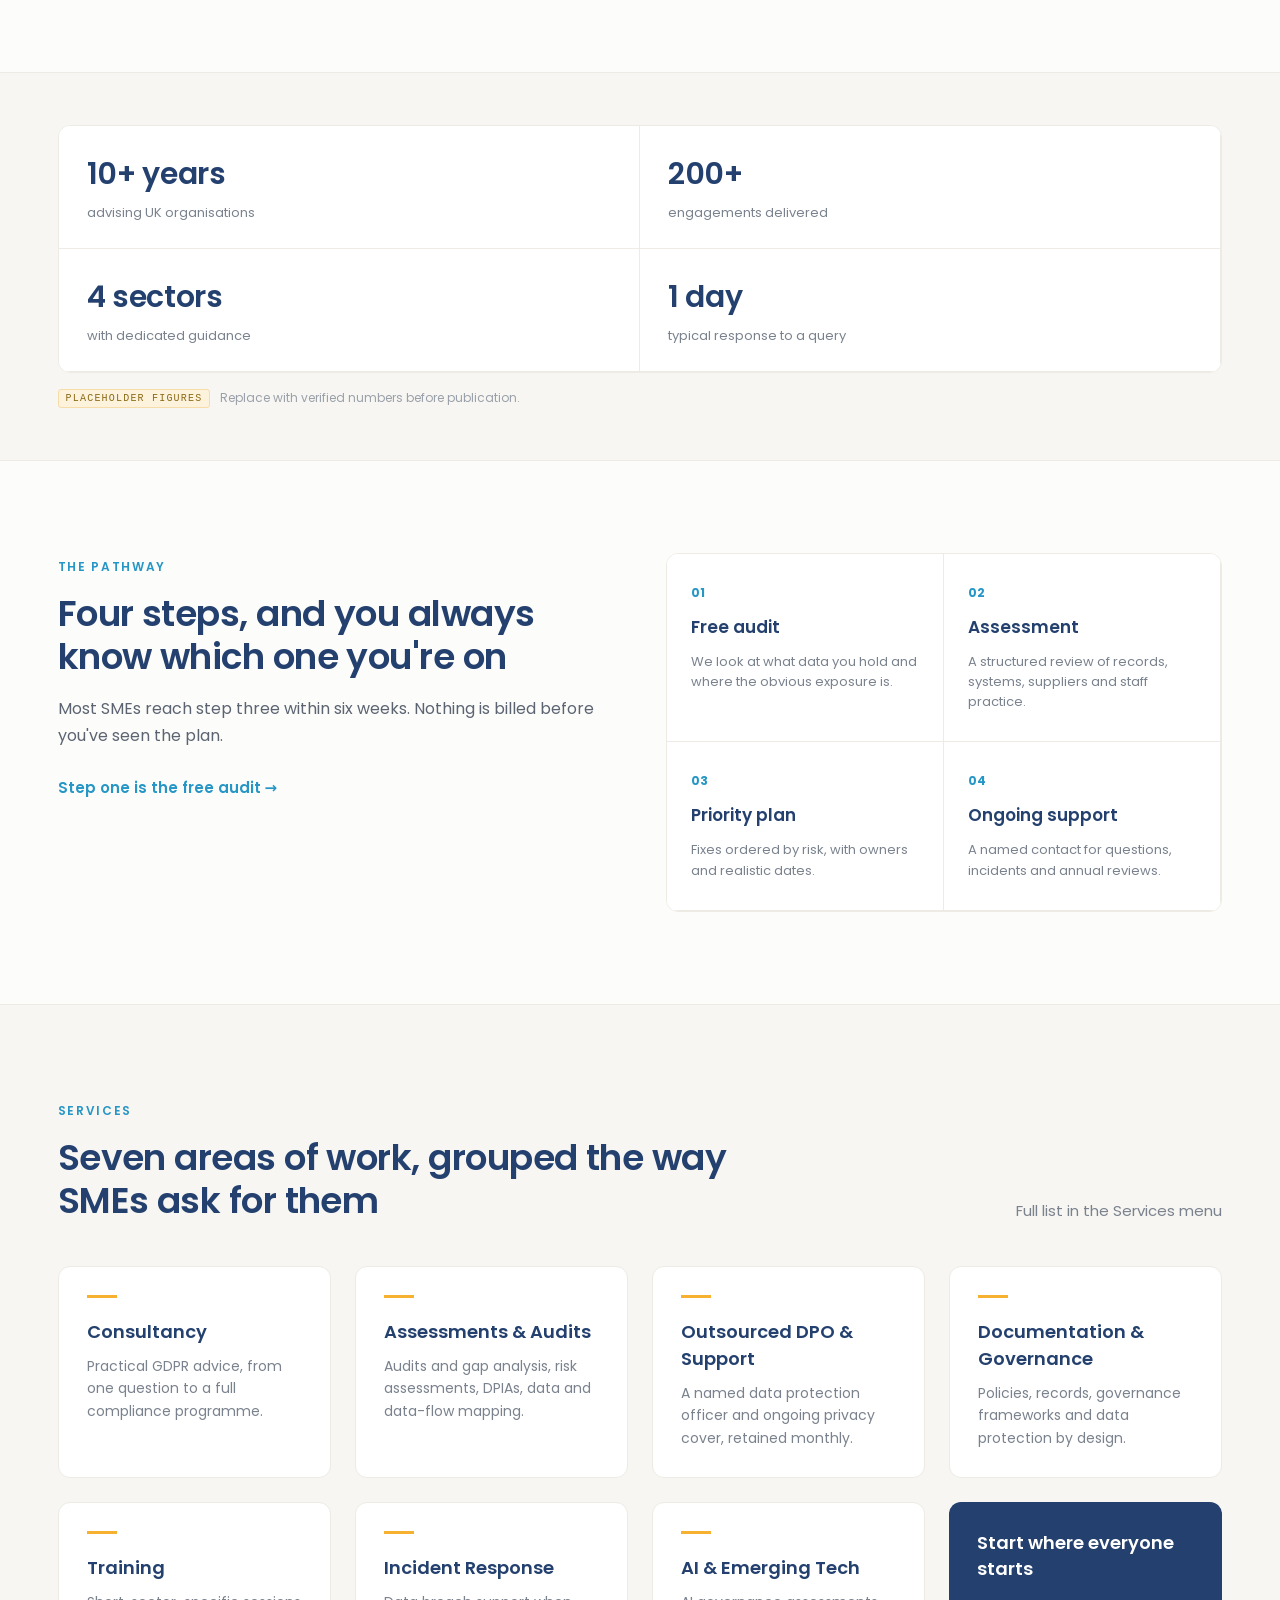
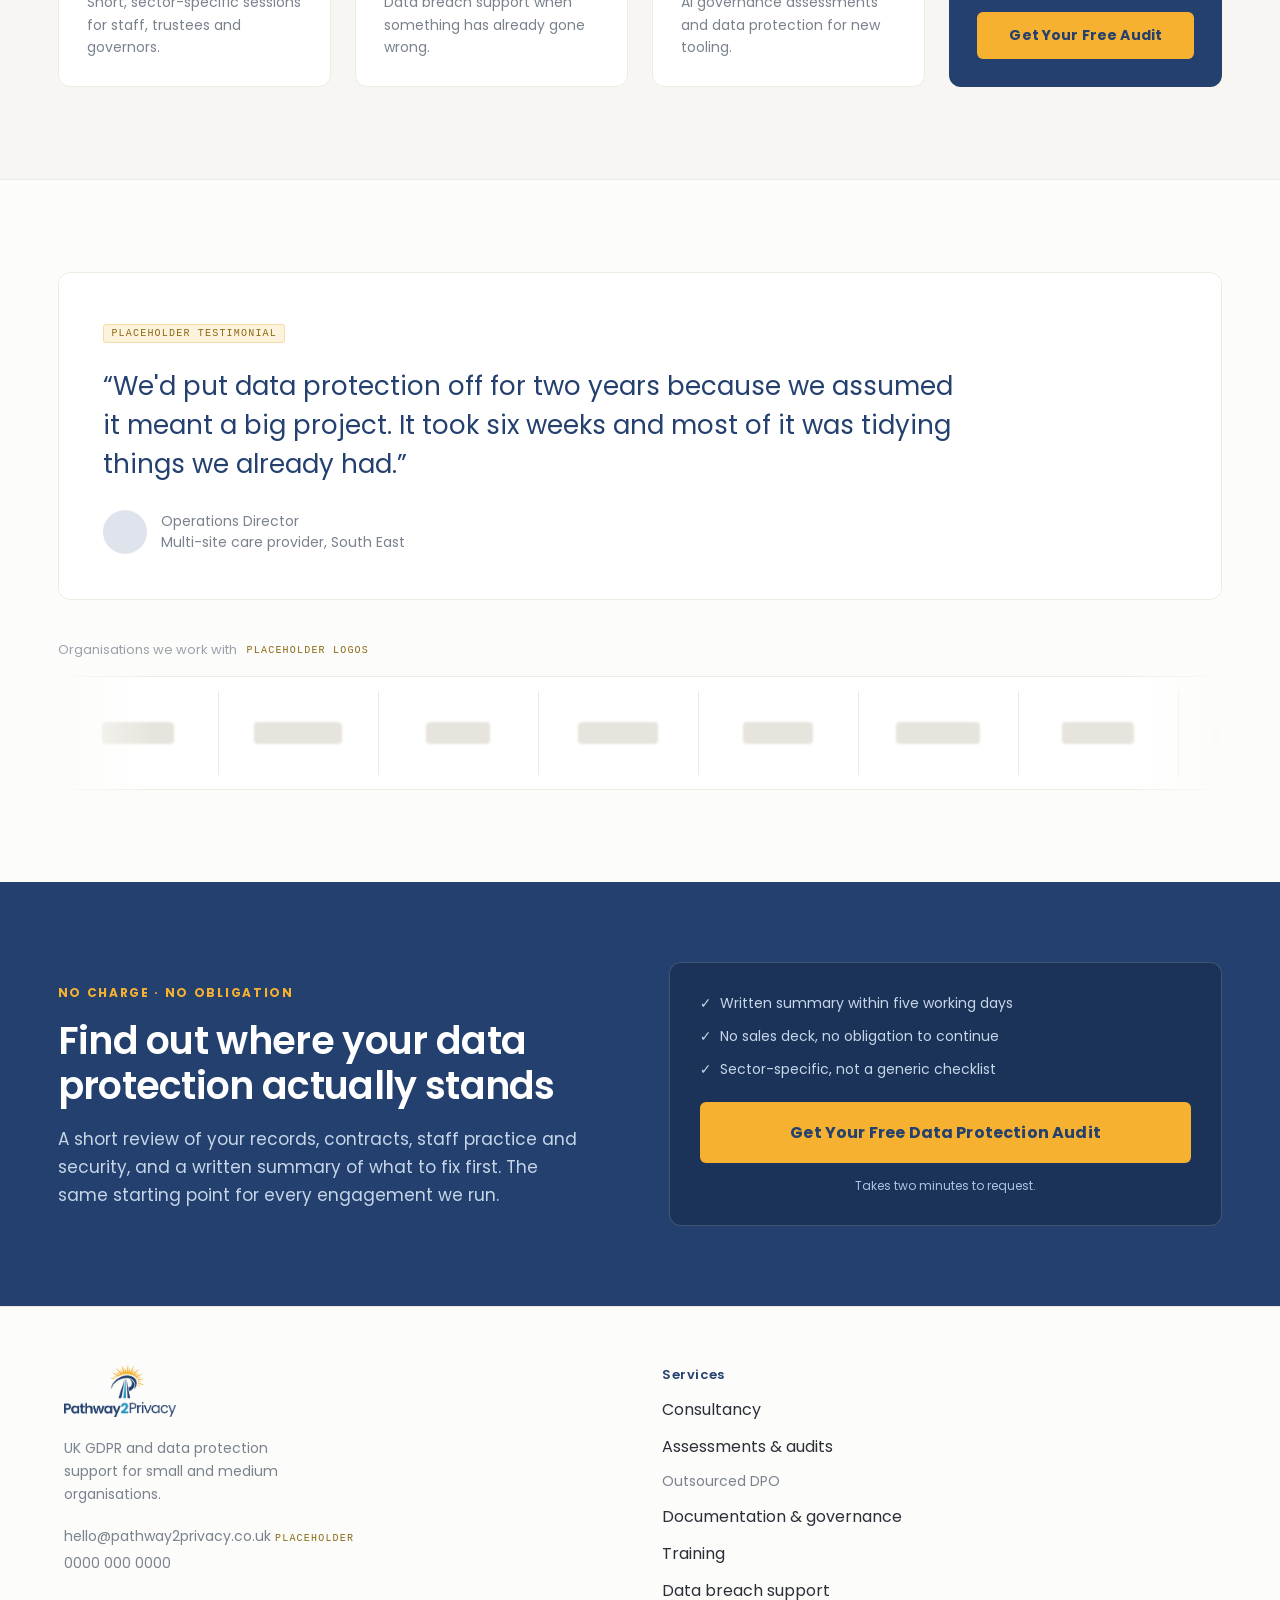
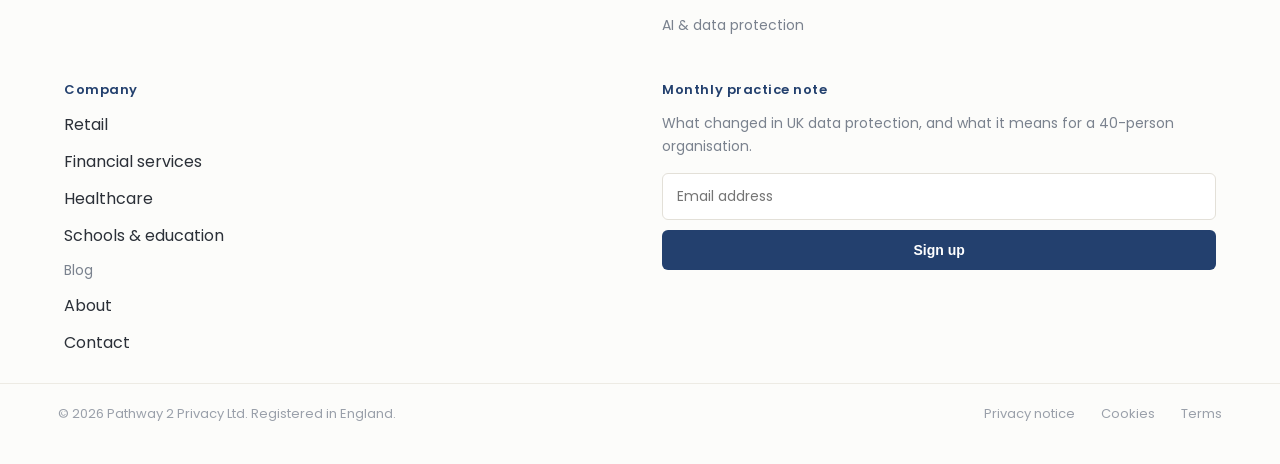
==== commit 549a91f2: "Neutralize dead links, fix CTA hover on light backgrounds, add nav underline, vertical footer form, " ====
--- a/index.html
+++ b/index.html
@@ -17,44 +17,47 @@
       <span class="nav-trigger" tabindex="0" role="button" aria-haspopup="true" aria-expanded="false" aria-controls="mega-services">Services <span class="caret">&#8964;</span></span>
       <span class="nav-trigger" tabindex="0" role="button" aria-haspopup="true" aria-expanded="false" aria-controls="mega-sectors">Sectors <span class="caret">&#8964;</span></span>
       <a href="blog.html" class="link-navy-hover">Blog</a>
-      <a href="about.html" class="link-navy-hover">About</a>
-      <a href="contact.html" class="link-navy-hover">Contact</a>
+      <span class="link-navy-hover" style="pointer-events:none;cursor:default">About</span>
+      <span class="link-navy-hover" style="pointer-events:none;cursor:default">Contact</span>
     </nav>
-    <a href="free-data-protection-audit.html" class="cta-gold cta-md">Free Data Protection Audit</a>
+    <a href="free-data-protection-audit.html" class="cta-gold cta-md header-cta on-light">Free Data Protection Audit</a>
+    <button type="button" class="mobile-menu-toggle" aria-expanded="false" aria-controls="mobile-nav" aria-label="Menu">
+      <span></span><span></span><span></span>
+    </button>
   </header>
 
   <div class="mega-panel" id="mega-services">
-    <div class="mega-inner">
+    <div class="mega-inner grid-8items">
       <div class="mega-col">
         <span class="cat-label">Consultancy</span>
-        <a href="data-protection-consultancy.html" class="link-navy-hover">Data Protection Consultancy</a>
-        <a href="gdpr-consultancy.html" class="link-navy-hover">GDPR Consultancy &amp; Compliance</a>
+        <span class="link-navy-hover" style="pointer-events:none;cursor:default">Data Protection Consultancy</span>
+        <span class="link-navy-hover" style="pointer-events:none;cursor:default">GDPR Consultancy &amp; Compliance</span>
       </div>
       <div class="mega-col">
         <span class="cat-label">Assessments &amp; Audits</span>
-        <a href="data-protection-audits.html" class="link-navy-hover">Data Protection Audits &amp; Gap Analysis</a>
+        <span class="link-navy-hover" style="pointer-events:none;cursor:default">Data Protection Audits &amp; Gap Analysis</span>
         <a href="data-protection-risk-assessments.html" class="link-navy-hover">Data Protection Risk Assessments</a>
-        <a href="dpia-consultancy.html" class="link-navy-hover">DPIA Consultancy</a>
-        <a href="data-mapping.html" class="link-navy-hover">Data Mapping &amp; Data Flow Mapping</a>
+        <span class="link-navy-hover" style="pointer-events:none;cursor:default">DPIA Consultancy</span>
+        <span class="link-navy-hover" style="pointer-events:none;cursor:default">Data Mapping &amp; Data Flow Mapping</span>
       </div>
       <div class="mega-col">
         <span class="cat-label">Outsourced DPO &amp; Ongoing Support</span>
         <a href="dpo-services.html" class="link-navy-hover">Outsourced DPO Services</a>
-        <a href="data-privacy-services.html" class="link-navy-hover">Data Protection &amp; Privacy Services</a>
+        <span class="link-navy-hover" style="pointer-events:none;cursor:default">Data Protection &amp; Privacy Services</span>
       </div>
       <div class="mega-col">
         <span class="cat-label">Documentation &amp; Governance</span>
-        <a href="privacy-policies-documentation.html" class="link-navy-hover">Privacy Policy &amp; Documentation</a>
-        <a href="data-governance-frameworks.html" class="link-navy-hover">Data Governance Frameworks</a>
-        <a href="data-protection-by-design.html" class="link-navy-hover">Data Protection by Design</a>
+        <span class="link-navy-hover" style="pointer-events:none;cursor:default">Privacy Policy &amp; Documentation</span>
+        <span class="link-navy-hover" style="pointer-events:none;cursor:default">Data Governance Frameworks</span>
+        <span class="link-navy-hover" style="pointer-events:none;cursor:default">Data Protection by Design</span>
       </div>
       <div class="mega-col">
         <span class="cat-label">Training</span>
-        <a href="data-protection-training.html" class="link-navy-hover">Data Protection Training</a>
+        <span class="link-navy-hover" style="pointer-events:none;cursor:default">Data Protection Training</span>
       </div>
       <div class="mega-col">
         <span class="cat-label">Incident Response</span>
-        <a href="data-breach-support.html" class="link-navy-hover">Data Breach Support</a>
+        <span class="link-navy-hover" style="pointer-events:none;cursor:default">Data Breach Support</span>
       </div>
       <div class="mega-col">
         <span class="cat-label">AI &amp; Emerging Tech</span>
@@ -63,29 +66,70 @@
       <div class="mega-cta-card">
         <span class="cap">Not sure which you need?</span>
         <p>Start with the free audit. We'll tell you where you stand and what's worth doing first.</p>
-        <a href="free-data-protection-audit.html" class="cta-gold cta-sm">Get Your Free Audit</a>
+        <a href="free-data-protection-audit.html" class="cta-gold cta-sm on-light">Get Your Free Audit</a>
       </div>
     </div>
   </div>
 
   <div class="sectors-panel" id="mega-sectors">
-    <div class="sectors-inner">
-      <a href="sectors/retail-data-protection.html" class="sector-pick sector-tile-hover">
+    <div class="sectors-inner grid-4items">
+      <span class="sector-pick sector-tile-hover" style="pointer-events:none;cursor:default">
         <span class="name">Retail</span>
         <span class="desc">Loyalty data, e-commerce, marketing consent</span>
-      </a>
-      <a href="sectors/financial-services-data-protection.html" class="sector-pick sector-tile-hover">
+      </span>
+      <span class="sector-pick sector-tile-hover" style="pointer-events:none;cursor:default">
         <span class="name">Financial Services</span>
         <span class="desc">FCA expectations, client files, third parties</span>
-      </a>
-      <a href="sectors/healthcare-data-protection.html" class="sector-pick sector-tile-hover">
+      </span>
+      <span class="sector-pick sector-tile-hover" style="pointer-events:none;cursor:default">
         <span class="name">Healthcare</span>
         <span class="desc">Special category data, sharing, DSPT</span>
-      </a>
-      <a href="sectors/gdpr-schools.html" class="sector-pick sector-tile-hover">
+      </span>
+      <span class="sector-pick sector-tile-hover" style="pointer-events:none;cursor:default">
         <span class="name">Schools &amp; Education</span>
         <span class="desc">Pupil records, safeguarding, parental SARs</span>
-      </a>
+      </span>
+    </div>
+  </div>
+
+  <div class="mobile-nav" id="mobile-nav">
+    <div class="mobile-nav-inner">
+      <button type="button" class="mobile-accordion-toggle" aria-expanded="false" aria-controls="mnav-services">Services <span class="caret">&#8964;</span></button>
+      <div class="mobile-accordion-panel" id="mnav-services">
+        <span class="cat-label">Consultancy</span>
+        <span style="pointer-events:none;cursor:default">Data Protection Consultancy</span>
+        <span style="pointer-events:none;cursor:default">GDPR Consultancy &amp; Compliance</span>
+        <span class="cat-label">Assessments &amp; Audits</span>
+        <span style="pointer-events:none;cursor:default">Data Protection Audits &amp; Gap Analysis</span>
+        <a href="data-protection-risk-assessments.html">Data Protection Risk Assessments</a>
+        <span style="pointer-events:none;cursor:default">DPIA Consultancy</span>
+        <span style="pointer-events:none;cursor:default">Data Mapping &amp; Data Flow Mapping</span>
+        <span class="cat-label">Outsourced DPO &amp; Ongoing Support</span>
+        <a href="dpo-services.html">Outsourced DPO Services</a>
+        <span style="pointer-events:none;cursor:default">Data Protection &amp; Privacy Services</span>
+        <span class="cat-label">Documentation &amp; Governance</span>
+        <span style="pointer-events:none;cursor:default">Privacy Policy &amp; Documentation</span>
+        <span style="pointer-events:none;cursor:default">Data Governance Frameworks</span>
+        <span style="pointer-events:none;cursor:default">Data Protection by Design</span>
+        <span class="cat-label">Training</span>
+        <span style="pointer-events:none;cursor:default">Data Protection Training</span>
+        <span class="cat-label">Incident Response</span>
+        <span style="pointer-events:none;cursor:default">Data Breach Support</span>
+        <span class="cat-label">AI &amp; Emerging Tech</span>
+        <a href="ai-data-protection.html">AI &amp; Data Protection / AI Governance Assessment</a>
+        <a href="free-data-protection-audit.html" class="cta-gold cta-sm on-light" style="display:block;text-align:center;margin:16px 4px 4px">Get Your Free Audit</a>
+      </div>
+      <button type="button" class="mobile-accordion-toggle" aria-expanded="false" aria-controls="mnav-sectors">Sectors <span class="caret">&#8964;</span></button>
+      <div class="mobile-accordion-panel" id="mnav-sectors">
+        <span style="pointer-events:none;cursor:default">Retail</span>
+        <span style="pointer-events:none;cursor:default">Financial Services</span>
+        <span style="pointer-events:none;cursor:default">Healthcare</span>
+        <span style="pointer-events:none;cursor:default">Schools &amp; Education</span>
+      </div>
+      <a href="blog.html" class="mobile-nav-link">Blog</a>
+      <span class="mobile-nav-link" style="pointer-events:none;cursor:default">About</span>
+      <span class="mobile-nav-link" style="pointer-events:none;cursor:default">Contact</span>
+      <a href="free-data-protection-audit.html" class="cta-gold cta-md mobile-nav-cta on-light">Free Data Protection Audit</a>
     </div>
   </div>
 </div>
@@ -99,8 +143,8 @@
       <h1 style="font-size:clamp(34px,4.2vw,54px);line-height:1.08;font-weight:600;letter-spacing:-0.022em;color:var(--navy);margin:0 0 22px;text-wrap:pretty">Data protection that fits the way your organisation actually works</h1>
       <p style="font-size:19px;line-height:1.6;color:var(--ink-lede);margin:0 0 34px;max-width:520px;text-wrap:pretty">We sit alongside your team, sort the records and processes that matter, and stay reachable when something comes up.</p>
       <div style="display:flex;align-items:center;gap:26px;flex-wrap:wrap">
-        <a href="free-data-protection-audit.html" class="cta-gold cta-lg">Get Your Free Data Protection Audit</a>
-        <a href="contact.html" class="link-secondary">or book a discovery call &rarr;</a>
+        <a href="free-data-protection-audit.html" class="cta-gold cta-lg on-light">Get Your Free Data Protection Audit</a>
+        <span class="link-secondary" style="pointer-events:none;cursor:default">or book a discovery call &rarr;</span>
       </div>
       <span style="font-size:14px;color:var(--ink-support);display:block;margin-top:18px">No charge, no obligation. You'll get a written summary either way.</span>
     </div>
@@ -122,45 +166,45 @@
       </div>
       <span class="ph-tag boxed">4 sectors confirmed in scope</span>
     </div>
-    <div style="display:grid;min-width:0;grid-template-columns:repeat(auto-fit,minmax(min(220px,100%),1fr));gap:24px">
-      <a href="sectors/retail-data-protection.html" class="card-hover" style="display:flex;flex-direction:column;background:#fff;border:1px solid var(--hairline);border-radius:12px;overflow:hidden">
+    <div class="grid-4items" style="gap:24px">
+      <span class="card-hover" style="display:flex;flex-direction:column;background:#fff;border:1px solid var(--hairline);border-radius:12px;overflow:hidden;pointer-events:none;cursor:default">
         <div class="img-slot" style="height:150px"><span class="cap">Retail — till/back-office moment, independent shop</span></div>
         <span style="display:flex;flex-direction:column;gap:10px;padding:24px">
           <span style="font-size:19px;font-weight:600;color:var(--navy)">Retail</span>
           <span style="font-size:14px;line-height:1.6;color:var(--ink-support)">Loyalty schemes, e-commerce platforms, CCTV and marketing consent across sites.</span>
           <span style="font-size:14px;font-weight:600;color:var(--teal);margin-top:4px">Retail guidance &rarr;</span>
         </span>
-      </a>
-      <a href="sectors/financial-services-data-protection.html" class="card-hover" style="display:flex;flex-direction:column;background:#fff;border:1px solid var(--hairline);border-radius:12px;overflow:hidden">
+      </span>
+      <span class="card-hover" style="display:flex;flex-direction:column;background:#fff;border:1px solid var(--hairline);border-radius:12px;overflow:hidden;pointer-events:none;cursor:default">
         <div class="img-slot" style="height:150px"><span class="cap">Financial services — adviser reviewing paperwork with a client</span></div>
         <span style="display:flex;flex-direction:column;gap:10px;padding:24px">
           <span style="font-size:19px;font-weight:600;color:var(--navy)">Financial Services</span>
           <span style="font-size:14px;line-height:1.6;color:var(--ink-support)">Client files, FCA expectations, retention, and the third parties you rely on.</span>
           <span style="font-size:14px;font-weight:600;color:var(--teal);margin-top:4px">Financial services guidance &rarr;</span>
         </span>
-      </a>
-      <a href="sectors/healthcare-data-protection.html" class="card-hover" style="display:flex;flex-direction:column;background:#fff;border:1px solid var(--hairline);border-radius:12px;overflow:hidden">
+      </span>
+      <span class="card-hover" style="display:flex;flex-direction:column;background:#fff;border:1px solid var(--hairline);border-radius:12px;overflow:hidden;pointer-events:none;cursor:default">
         <div class="img-slot" style="height:150px"><span class="cap">Healthcare — practice manager at a workstation, clinical setting</span></div>
         <span style="display:flex;flex-direction:column;gap:10px;padding:24px">
           <span style="font-size:19px;font-weight:600;color:var(--navy)">Healthcare</span>
           <span style="font-size:14px;line-height:1.6;color:var(--ink-support)">Special category data, lawful bases for sharing, retention and DSPT expectations.</span>
           <span style="font-size:14px;font-weight:600;color:var(--teal);margin-top:4px">Healthcare guidance &rarr;</span>
         </span>
-      </a>
-      <a href="sectors/gdpr-schools.html" class="card-hover" style="display:flex;flex-direction:column;background:#fff;border:1px solid var(--hairline);border-radius:12px;overflow:hidden">
+      </span>
+      <span class="card-hover" style="display:flex;flex-direction:column;background:#fff;border:1px solid var(--hairline);border-radius:12px;overflow:hidden;pointer-events:none;cursor:default">
         <div class="img-slot" style="height:150px"><span class="cap">Schools — school office staff at a computer, uncluttered</span></div>
         <span style="display:flex;flex-direction:column;gap:10px;padding:24px">
           <span style="font-size:19px;font-weight:600;color:var(--navy)">Schools &amp; Education</span>
           <span style="font-size:14px;line-height:1.6;color:var(--ink-support)">Pupil records, safeguarding files, MIS suppliers and parental subject access requests.</span>
           <span style="font-size:14px;font-weight:600;color:var(--teal);margin-top:4px">Schools guidance &rarr;</span>
         </span>
-      </a>
+      </span>
     </div>
   </section>
 
   <section style="border-top:1px solid var(--hairline);border-bottom:1px solid var(--hairline);background:var(--band)">
     <div style="max-width:1440px;margin:0 auto;padding:52px clamp(20px,4.5vw,64px)">
-      <div class="divided-row" style="grid-template-columns:repeat(auto-fit,minmax(min(200px,100%),1fr))">
+      <div class="divided-row grid-4items">
         <div style="display:flex;flex-direction:column;gap:6px;padding:26px 28px">
           <span class="stat-num" data-countup="10" data-suffix="+ years">10+ years</span>
           <span style="font-size:13px;color:var(--ink-support)">advising UK organisations</span>
@@ -192,7 +236,7 @@
       <p style="font-size:16px;line-height:1.65;color:var(--ink-lede);margin:0 0 26px">Most SMEs reach step three within six weeks. Nothing is billed before you've seen the plan.</p>
       <a href="free-data-protection-audit.html" class="link-secondary">Step one is the free audit &rarr;</a>
     </div>
-    <div class="divided-row" style="grid-template-columns:repeat(auto-fit,minmax(min(240px,100%),1fr))">
+    <div class="divided-row grid-4items">
         <div style="padding:30px 24px;display:flex;flex-direction:column;gap:12px">
           <span style="font-size:12px;font-weight:700;color:var(--teal)">01</span>
           <span style="font-size:17px;font-weight:600;color:var(--navy)">Free audit</span>
@@ -218,44 +262,44 @@
 
   <section style="background:var(--band);border-top:1px solid var(--hairline);border-bottom:1px solid var(--hairline)" data-reveal>
     <div style="max-width:1440px;margin:0 auto;padding:92px clamp(20px,4.5vw,64px)">
-      <div style="display:flex;align-items:flex-end;justify-content:space-between;gap:40px;margin-bottom:44px">
+      <div class="ph-row" style="display:flex;align-items:flex-end;justify-content:space-between;gap:40px;margin-bottom:44px">
         <div>
           <span style="font-size:12px;font-weight:600;letter-spacing:0.14em;text-transform:uppercase;color:var(--teal)">Services</span>
           <h2 style="font-size:clamp(26px,3vw,36px);line-height:1.2;font-weight:600;color:var(--navy);margin:14px 0 0;letter-spacing:-0.015em;max-width:680px">Seven areas of work, grouped the way SMEs ask for them</h2>
         </div>
         <span style="font-size:15px;color:var(--ink-support);white-space:nowrap">Full list in the Services menu</span>
       </div>
-      <div style="display:grid;min-width:0;grid-template-columns:repeat(auto-fit,minmax(min(280px,100%),1fr));gap:24px">
-        <a href="data-protection-consultancy.html" class="card-hover" style="background:#fff;border:1px solid var(--hairline);border-radius:12px;padding:28px;display:flex;flex-direction:column;gap:10px">
+      <div class="grid-8items" style="gap:24px">
+        <span class="card-hover" style="background:#fff;border:1px solid var(--hairline);border-radius:12px;padding:28px;display:flex;flex-direction:column;gap:10px;pointer-events:none;cursor:default">
           <span style="width:30px;height:3px;background:var(--gold);display:block;margin-bottom:10px"></span>
           <span style="font-size:18px;font-weight:600;color:var(--navy)">Consultancy</span>
           <span style="font-size:14px;line-height:1.6;color:var(--ink-support)">Practical GDPR advice, from one question to a full compliance programme.</span>
-        </a>
-        <a href="data-protection-audits.html" class="card-hover" style="background:#fff;border:1px solid var(--hairline);border-radius:12px;padding:28px;display:flex;flex-direction:column;gap:10px">
+        </span>
+        <span class="card-hover" style="background:#fff;border:1px solid var(--hairline);border-radius:12px;padding:28px;display:flex;flex-direction:column;gap:10px;pointer-events:none;cursor:default">
           <span style="width:30px;height:3px;background:var(--gold);display:block;margin-bottom:10px"></span>
           <span style="font-size:18px;font-weight:600;color:var(--navy)">Assessments &amp; Audits</span>
           <span style="font-size:14px;line-height:1.6;color:var(--ink-support)">Audits and gap analysis, risk assessments, DPIAs, data and data-flow mapping.</span>
-        </a>
+        </span>
         <a href="dpo-services.html" class="card-hover" style="background:#fff;border:1px solid var(--hairline);border-radius:12px;padding:28px;display:flex;flex-direction:column;gap:10px">
           <span style="width:30px;height:3px;background:var(--gold);display:block;margin-bottom:10px"></span>
           <span style="font-size:18px;font-weight:600;color:var(--navy)">Outsourced DPO &amp; Support</span>
           <span style="font-size:14px;line-height:1.6;color:var(--ink-support)">A named data protection officer and ongoing privacy cover, retained monthly.</span>
         </a>
-        <a href="privacy-policies-documentation.html" class="card-hover" style="background:#fff;border:1px solid var(--hairline);border-radius:12px;padding:28px;display:flex;flex-direction:column;gap:10px">
+        <span class="card-hover" style="background:#fff;border:1px solid var(--hairline);border-radius:12px;padding:28px;display:flex;flex-direction:column;gap:10px;pointer-events:none;cursor:default">
           <span style="width:30px;height:3px;background:var(--gold);display:block;margin-bottom:10px"></span>
           <span style="font-size:18px;font-weight:600;color:var(--navy)">Documentation &amp; Governance</span>
           <span style="font-size:14px;line-height:1.6;color:var(--ink-support)">Policies, records, governance frameworks and data protection by design.</span>
-        </a>
-        <a href="data-protection-training.html" class="card-hover" style="background:#fff;border:1px solid var(--hairline);border-radius:12px;padding:28px;display:flex;flex-direction:column;gap:10px">
+        </span>
+        <span class="card-hover" style="background:#fff;border:1px solid var(--hairline);border-radius:12px;padding:28px;display:flex;flex-direction:column;gap:10px;pointer-events:none;cursor:default">
           <span style="width:30px;height:3px;background:var(--gold);display:block;margin-bottom:10px"></span>
           <span style="font-size:18px;font-weight:600;color:var(--navy)">Training</span>
           <span style="font-size:14px;line-height:1.6;color:var(--ink-support)">Short, sector-specific sessions for staff, trustees and governors.</span>
-        </a>
-        <a href="data-breach-support.html" class="card-hover" style="background:#fff;border:1px solid var(--hairline);border-radius:12px;padding:28px;display:flex;flex-direction:column;gap:10px">
+        </span>
+        <span class="card-hover" style="background:#fff;border:1px solid var(--hairline);border-radius:12px;padding:28px;display:flex;flex-direction:column;gap:10px;pointer-events:none;cursor:default">
           <span style="width:30px;height:3px;background:var(--gold);display:block;margin-bottom:10px"></span>
           <span style="font-size:18px;font-weight:600;color:var(--navy)">Incident Response</span>
           <span style="font-size:14px;line-height:1.6;color:var(--ink-support)">Data breach support when something has already gone wrong.</span>
-        </a>
+        </span>
         <a href="ai-data-protection.html" class="card-hover" style="background:#fff;border:1px solid var(--hairline);border-radius:12px;padding:28px;display:flex;flex-direction:column;gap:10px">
           <span style="width:30px;height:3px;background:var(--gold);display:block;margin-bottom:10px"></span>
           <span style="font-size:18px;font-weight:600;color:var(--navy)">AI &amp; Emerging Tech</span>
@@ -320,7 +364,7 @@
   </section>
 
 <footer class="site-footer">
-  <div class="footer-cols">
+  <div class="footer-cols grid-4items">
     <div>
       <img src="assets/p2p-logo.png" alt="Pathway 2 Privacy" style="height:52px;width:auto;display:block;margin-bottom:20px">
       <p style="font-size:14px;line-height:1.65;color:var(--ink-support);margin:0 0 20px;max-width:260px">UK GDPR and data protection support for small and medium organisations.</p>
@@ -331,39 +375,39 @@
     </div>
     <div style="display:flex;flex-direction:column;gap:12px">
       <span class="footer-col-title">Services</span>
-      <a href="data-protection-consultancy.html">Consultancy</a>
-      <a href="data-protection-audits.html">Assessments &amp; audits</a>
+      <span style="pointer-events:none;cursor:default">Consultancy</span>
+      <span style="pointer-events:none;cursor:default">Assessments &amp; audits</span>
       <a href="dpo-services.html">Outsourced DPO</a>
-      <a href="privacy-policies-documentation.html">Documentation &amp; governance</a>
-      <a href="data-protection-training.html">Training</a>
-      <a href="data-breach-support.html">Data breach support</a>
+      <span style="pointer-events:none;cursor:default">Documentation &amp; governance</span>
+      <span style="pointer-events:none;cursor:default">Training</span>
+      <span style="pointer-events:none;cursor:default">Data breach support</span>
       <a href="ai-data-protection.html">AI &amp; data protection</a>
     </div>
     <div style="display:flex;flex-direction:column;gap:12px">
       <span class="footer-col-title">Company</span>
-      <a href="sectors/retail-data-protection.html">Retail</a>
-      <a href="sectors/financial-services-data-protection.html">Financial services</a>
-      <a href="sectors/healthcare-data-protection.html">Healthcare</a>
-      <a href="sectors/gdpr-schools.html">Schools &amp; education</a>
+      <span style="pointer-events:none;cursor:default">Retail</span>
+      <span style="pointer-events:none;cursor:default">Financial services</span>
+      <span style="pointer-events:none;cursor:default">Healthcare</span>
+      <span style="pointer-events:none;cursor:default">Schools &amp; education</span>
       <a href="blog.html">Blog</a>
-      <a href="about.html">About</a>
-      <a href="contact.html">Contact</a>
+      <span style="pointer-events:none;cursor:default">About</span>
+      <span style="pointer-events:none;cursor:default">Contact</span>
     </div>
     <div>
       <span class="footer-col-title" style="display:block;margin-bottom:12px">Monthly practice note</span>
       <p style="font-size:14px;line-height:1.6;color:var(--ink-support);margin:0 0 16px">What changed in UK data protection, and what it means for a 40-person organisation.</p>
-      <div style="display:flex;gap:10px">
-        <input type="email" placeholder="Email address" style="flex:1;min-width:0;font-size:14px;padding:12px 14px;border-radius:6px;border:1px solid var(--hairline-cream);background:#fff;color:var(--ink)">
-        <button type="button" class="btn-navy-hover" style="font-size:14px;font-weight:600;color:#fff;background:var(--navy);border:none;border-radius:6px;padding:12px 20px;cursor:pointer">Sign up</button>
+      <div style="display:flex;flex-direction:column;gap:10px">
+        <input type="email" placeholder="Email address" style="width:100%;box-sizing:border-box;font-size:14px;padding:12px 14px;border-radius:6px;border:1px solid var(--hairline-cream);background:#fff;color:var(--ink)">
+        <button type="button" class="btn-navy-hover" style="width:100%;font-size:14px;font-weight:600;color:#fff;background:var(--navy);border:none;border-radius:6px;padding:12px 20px;cursor:pointer">Sign up</button>
       </div>
     </div>
   </div>
   <div class="footer-legal-bar">
     <span>&copy; 2026 Pathway 2 Privacy Ltd. Registered in England.</span>
     <div class="footer-legal-links">
-      <a href="privacy-notice.html" class="link-teal-hover">Privacy notice</a>
-      <a href="cookies.html" class="link-teal-hover">Cookies</a>
-      <a href="terms.html" class="link-teal-hover">Terms</a>
+      <span class="link-teal-hover" style="pointer-events:none;cursor:default">Privacy notice</span>
+      <span class="link-teal-hover" style="pointer-events:none;cursor:default">Cookies</span>
+      <span class="link-teal-hover" style="pointer-events:none;cursor:default">Terms</span>
     </div>
   </div>
 </footer>
--- a/assets/styles.css
+++ b/assets/styles.css
@@ -58,8 +58,10 @@
 .cta-sm { font-size: 13px; padding: 11px 18px; }
 .cta-md { font-size: 14px; padding: 13px 22px; }
 .cta-lg { font-size: 16px; padding: 18px 32px; }
-/* Free-audit landing page submit button: turns navy with white text, not white-on-gold */
-.cta-audit-submit:hover { background: var(--navy) !important; color: #fff !important; }
+/* White-on-white: a gold CTA sitting on a white/cream surface (header, the
+   mega-menu's cream card, hero sections, the form card) needs a hover that
+   isn't "turn white" — it'd vanish into the page. Inverts to navy instead. */
+.cta-gold.on-light:hover { background: var(--navy); color: #fff; }
 
 .link-secondary { font-size: 15px; font-weight: 600; color: var(--teal); }
 
@@ -75,7 +77,14 @@
 }
 header.site-header.scrolled { box-shadow: 0 10px 24px -18px rgba(35,64,110,.55); }
 .site-nav { display: flex; align-items: center; gap: 30px; font-size: 15px; font-weight: 500; color: var(--ink-body); }
-.site-nav a, .site-nav .nav-trigger { color: var(--ink-body); display: flex; align-items: center; gap: 7px; cursor: pointer; padding: 6px 0; }
+.site-nav a, .site-nav .nav-trigger { position: relative; color: var(--ink-body); display: flex; align-items: center; gap: 7px; cursor: pointer; padding: 6px 0; }
+.site-nav a::after, .site-nav .nav-trigger::after {
+  content: ''; position: absolute; left: 0; right: 0; bottom: 0; height: 2px;
+  background: var(--teal); transform: scaleX(0); transform-origin: left;
+  transition: transform .2s ease;
+}
+.site-nav a:hover::after, .site-nav .nav-trigger:hover::after,
+.site-nav .nav-trigger[aria-expanded="true"]::after { transform: scaleX(1); }
 .site-nav .current { color: var(--navy); font-weight: 600; }
 .site-nav .caret { display: inline-block; font-size: 13px; line-height: 1; color: var(--ink-meta); transition: transform .22s ease; }
 .nav-trigger[aria-expanded="true"] .caret { transform: rotate(180deg); }
@@ -89,7 +98,7 @@
 .mega-panel.open, .sectors-panel.open { opacity: 1; transform: translateY(0); visibility: visible; }
 .mega-inner {
   max-width: 1440px; margin: 0 auto; padding: 40px clamp(20px,4.5vw,64px) 44px;
-  display: grid; min-width: 0; grid-template-columns: repeat(auto-fit,minmax(min(220px,100%),1fr)); gap: 34px 44px;
+  gap: 34px 44px;
 }
 .mega-col { display: flex; flex-direction: column; gap: 10px; }
 .mega-col .cat-label { font-size: 11px; font-weight: 700; letter-spacing: 0.14em; text-transform: uppercase; color: var(--teal); padding-bottom: 8px; border-bottom: 1px solid var(--hairline); }
@@ -99,7 +108,7 @@
 .mega-cta-card p { font-size: 13px; line-height: 1.55; color: var(--ink-support); margin: 0 0 16px; }
 .sectors-inner {
   max-width: 1440px; margin: 0 auto; padding: 26px clamp(20px,4.5vw,64px) 30px;
-  display: grid; min-width: 0; grid-template-columns: repeat(auto-fit,minmax(min(220px,100%),1fr)); gap: 20px;
+  gap: 20px;
 }
 .sector-pick { display: flex; flex-direction: column; gap: 6px; padding: 16px 18px; border: 1px solid var(--hairline); border-radius: 8px; background: var(--page); }
 .sector-pick .name { font-size: 15px; font-weight: 600; color: var(--navy); }
@@ -119,6 +128,34 @@
 .divided-row { display: grid; min-width: 0; background: #fff; border: 1px solid var(--hairline); border-radius: 12px; overflow: hidden; }
 .divided-row > * { background: #fff; box-shadow: inset -1px 0 0 var(--hairline), inset 0 -1px 0 var(--hairline); }
 .divided-row > .accent { box-shadow: inset 0 3px 0 var(--gold), inset -1px 0 0 var(--hairline), inset 0 -1px 0 var(--hairline); }
+
+/* Fixed-count card/step grids. auto-fit's column count is a step function
+   of container width — for a small fixed item count there is ALWAYS some
+   width where it lands on a count that doesn't divide evenly, orphaning
+   the last row with a stretch of empty space (proven empirically: 4 items
+   at minmax(220px) held a clean 4 at 1312px and a clean 2 at 932px, but
+   landed on 3 - a 3+1 orphan - at 1164px, a completely ordinary laptop
+   width). These utilities replace auto-fit with an explicit count per
+   breakpoint tier instead, chosen so every tier divides the item count
+   evenly for THAT SPECIFIC item count — named by item count, not desktop
+   column count, since e.g. a 2-column tablet fallback is safe for 4 or 8
+   items but NOT for 3 (2+1 orphans). Only for grids with a small, fixed,
+   known-up-front child count — not visitor-driven/CMS content, where
+   auto-fit remains the right tool. */
+.grid-4items, .grid-6items, .grid-8items, .grid-3items {
+  display: grid; min-width: 0;
+}
+.grid-4items { grid-template-columns: repeat(2, 1fr); }   /* 4 = 2x2 always */
+.grid-6items { grid-template-columns: repeat(3, 1fr); }   /* 6 = 3x2 desktop */
+.grid-8items { grid-template-columns: repeat(4, 1fr); }   /* 8 = 4x2 desktop */
+.grid-3items { grid-template-columns: repeat(3, 1fr); }   /* 3 = stays 3 or drops to 1, never 2 */
+@media (max-width: 900px) {
+  .grid-6items { grid-template-columns: repeat(2, 1fr); } /* 6 = 3x2 tablet, still clean */
+  .grid-8items { grid-template-columns: repeat(2, 1fr); } /* 8 = 4x2 tablet, still clean */
+}
+@media (max-width: 600px) {
+  .grid-4items, .grid-6items, .grid-8items, .grid-3items { grid-template-columns: 1fr; }
+}
 
 /* 3. Row list — hairline rows, no outer card (FAQ / accordion) */
 .row-list { border-top: 1px solid var(--hairline-cream); }
@@ -174,7 +211,7 @@
 footer.site-footer { background: var(--page); border-top: 1px solid var(--hairline); }
 .footer-cols {
   max-width: 1440px; margin: 0 auto; padding: clamp(20px,4.5vw,64px) 64px 28px;
-  display: grid; min-width: 0; grid-template-columns: repeat(auto-fit,minmax(min(220px,100%),1fr)); gap: clamp(28px,3.5vw,56px);
+  gap: clamp(28px,3.5vw,56px);
 }
 .footer-cols a { font-size: 14px; color: var(--ink-support); }
 .footer-col-title { font-size: 13px; font-weight: 600; color: var(--navy); letter-spacing: 0.04em; }
@@ -187,6 +224,47 @@
 
 input, textarea, select { font-family: 'Poppins', sans-serif; }
 
+/* ── Mobile nav (hamburger + accordion drawer) — hidden on desktop ─────── */
+.mobile-menu-toggle {
+  display: none; background: none; border: none; cursor: pointer; padding: 8px;
+  flex-direction: column; justify-content: center; gap: 5px; flex: none;
+}
+.mobile-menu-toggle span { display: block; width: 22px; height: 2px; background: var(--navy); border-radius: 2px; transition: transform .2s ease, opacity .2s ease; }
+.mobile-menu-toggle[aria-expanded="true"] span:nth-child(1) { transform: translateY(7px) rotate(45deg); }
+.mobile-menu-toggle[aria-expanded="true"] span:nth-child(2) { opacity: 0; }
+.mobile-menu-toggle[aria-expanded="true"] span:nth-child(3) { transform: translateY(-7px) rotate(-45deg); }
+
+.mobile-nav { display: none; }
+.mobile-nav-inner { display: flex; flex-direction: column; gap: 2px; padding: 12px clamp(20px,4.5vw,64px) 28px; }
+.mobile-nav-link { padding: 14px 4px; font-size: 16px; font-weight: 500; color: var(--ink-body); border-bottom: 1px solid var(--hairline); }
+.mobile-accordion-toggle {
+  display: flex; align-items: center; justify-content: space-between; width: 100%;
+  background: none; border: none; padding: 14px 4px; font-size: 16px; font-weight: 500;
+  color: var(--ink-body); border-bottom: 1px solid var(--hairline); cursor: pointer;
+  font-family: 'Poppins', sans-serif; text-align: left;
+}
+.mobile-accordion-toggle .caret { display: inline-block; transition: transform .2s ease; color: var(--ink-meta); }
+.mobile-accordion-toggle[aria-expanded="true"] .caret { transform: rotate(180deg); }
+.mobile-accordion-panel { max-height: 0; overflow: hidden; transition: max-height .3s ease; }
+.mobile-accordion-panel.open { max-height: 1000px; }
+.mobile-accordion-panel .cat-label { display: block; font-size: 11px; font-weight: 700; letter-spacing: .1em; text-transform: uppercase; color: var(--teal); margin: 16px 0 6px 4px; }
+.mobile-accordion-panel a { display: block; padding: 9px 4px; font-size: 15px; color: var(--ink-body); }
+.mobile-nav-cta { display: block; text-align: center; margin-top: 18px; }
+
 @media (max-width: 900px) {
-  .site-nav { display: none; }
-}
+  .site-nav, header.site-header .header-cta { display: none; }
+  .mobile-menu-toggle { display: flex; }
+  .mobile-nav { display: block; max-height: 0; overflow: hidden; background: #fff; border-bottom: 1px solid var(--hairline); transition: max-height .3s ease; }
+  .mobile-nav.open { max-height: 80vh; overflow-y: auto; }
+  header.site-header { padding: 16px clamp(20px,4.5vw,64px); }
+}
+
+/* A long CTA label (e.g. "Get Your Free Data Protection Audit") stays on
+   one line via white-space:nowrap above — that overflows a phone-width
+   screen, so let it wrap there instead. */
+@media (max-width: 600px) {
+  .cta-gold { white-space: normal; max-width: 100%; }
+  /* section-header rows pairing a heading with a nowrap side-label: let
+     the row wrap instead of forcing the nowrap label off-screen */
+  .ph-row { flex-wrap: wrap; }
+}
